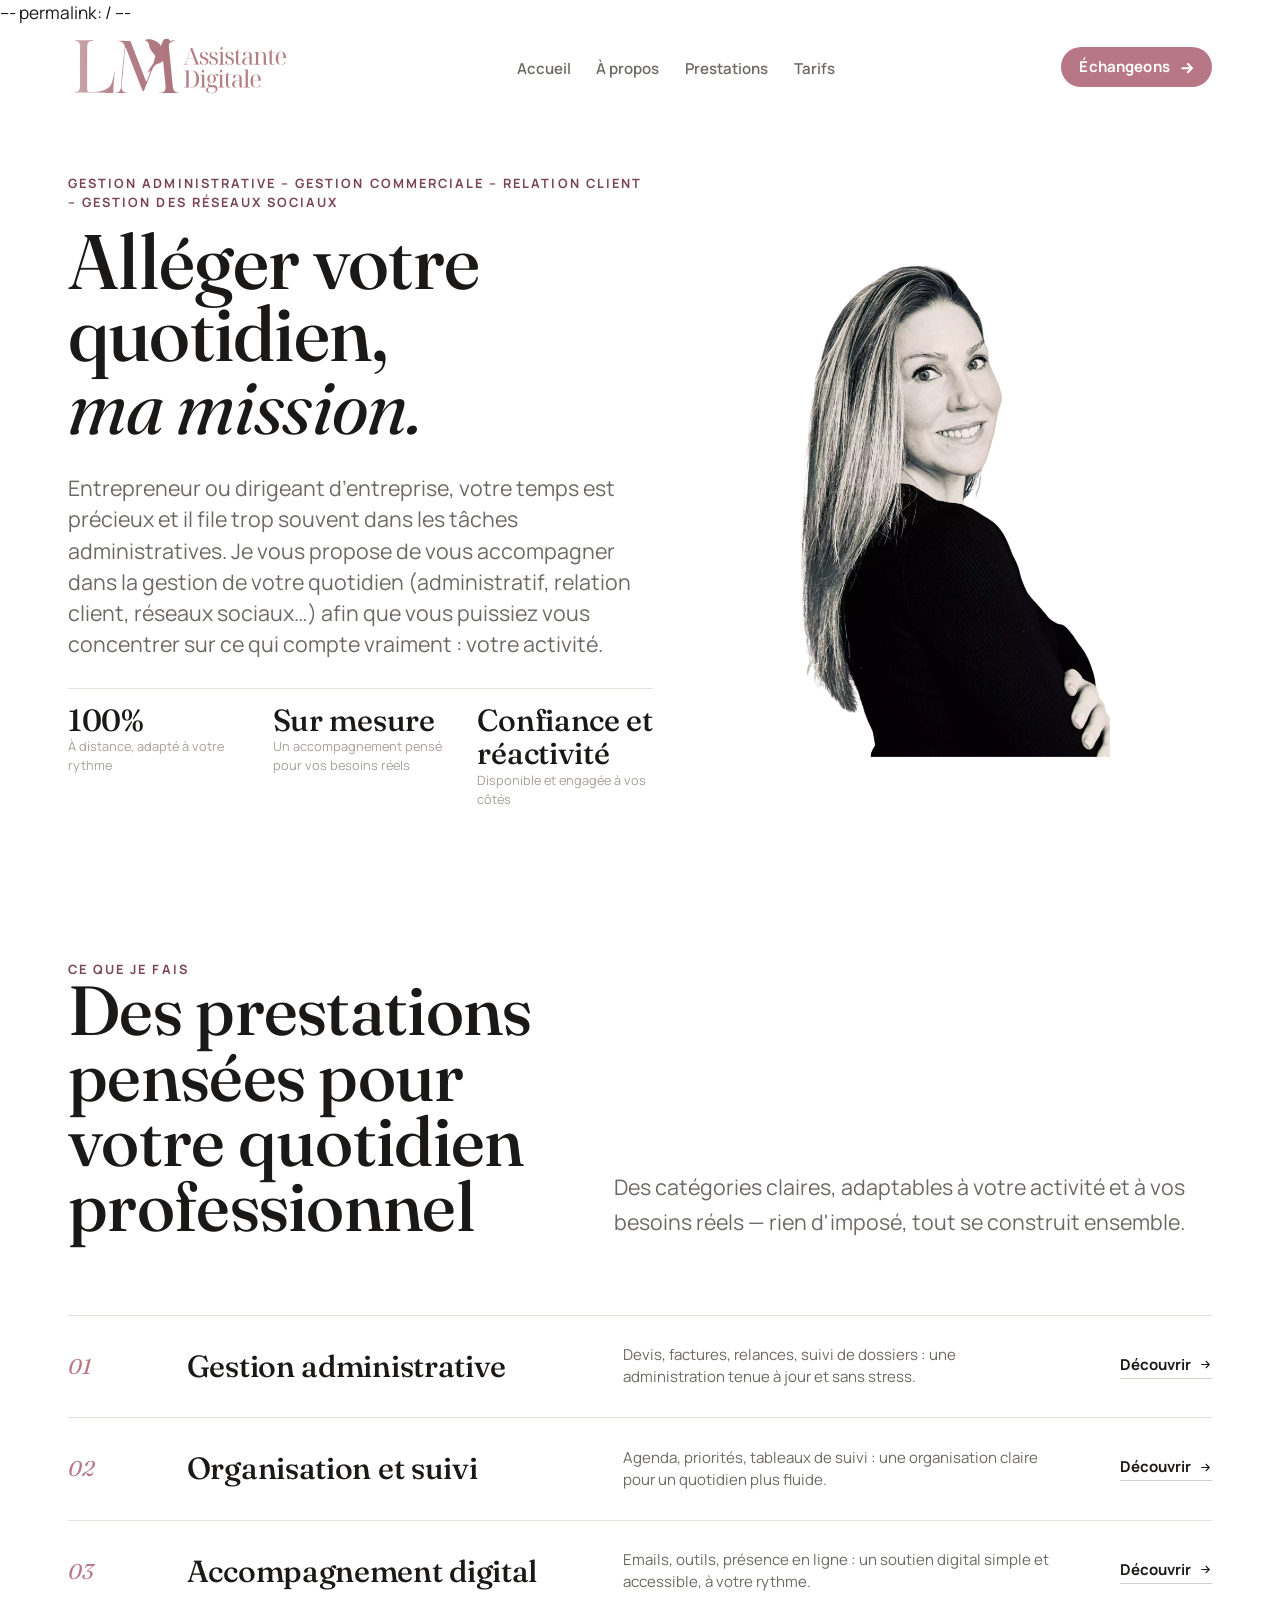
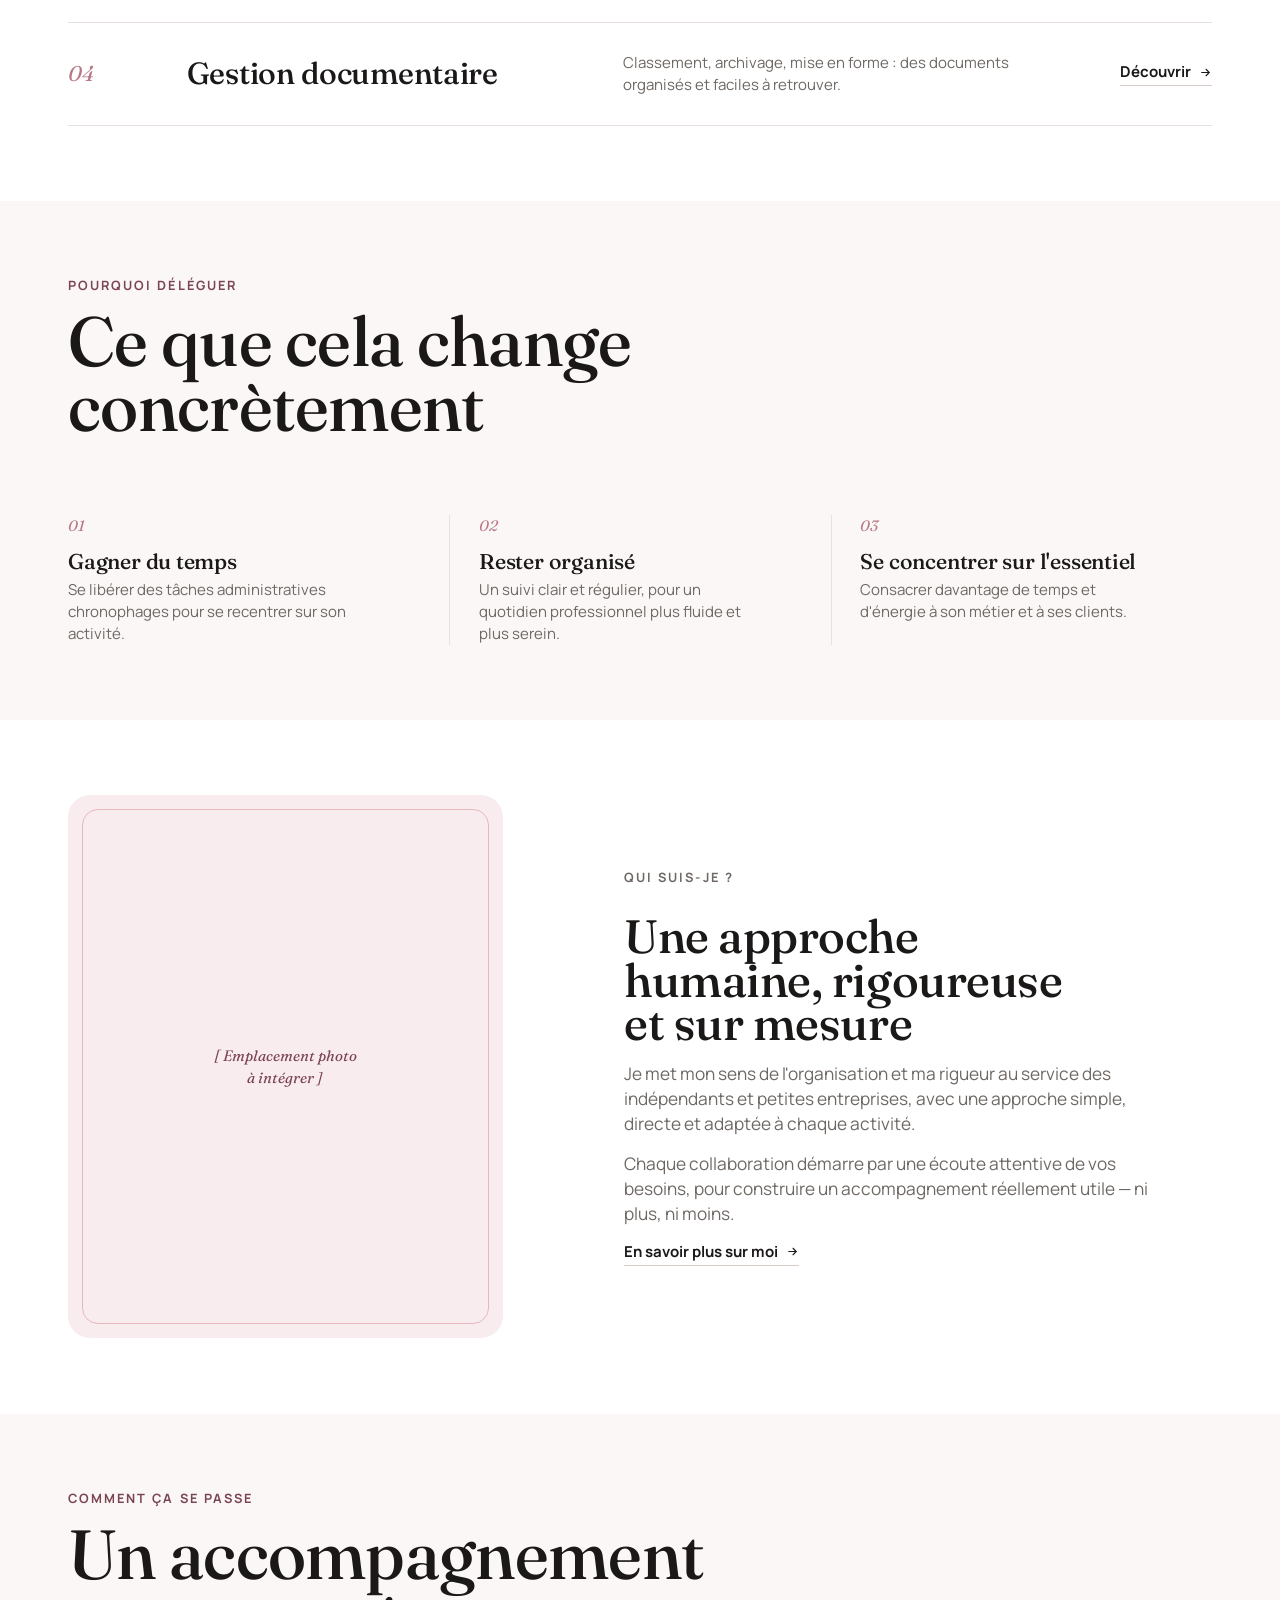
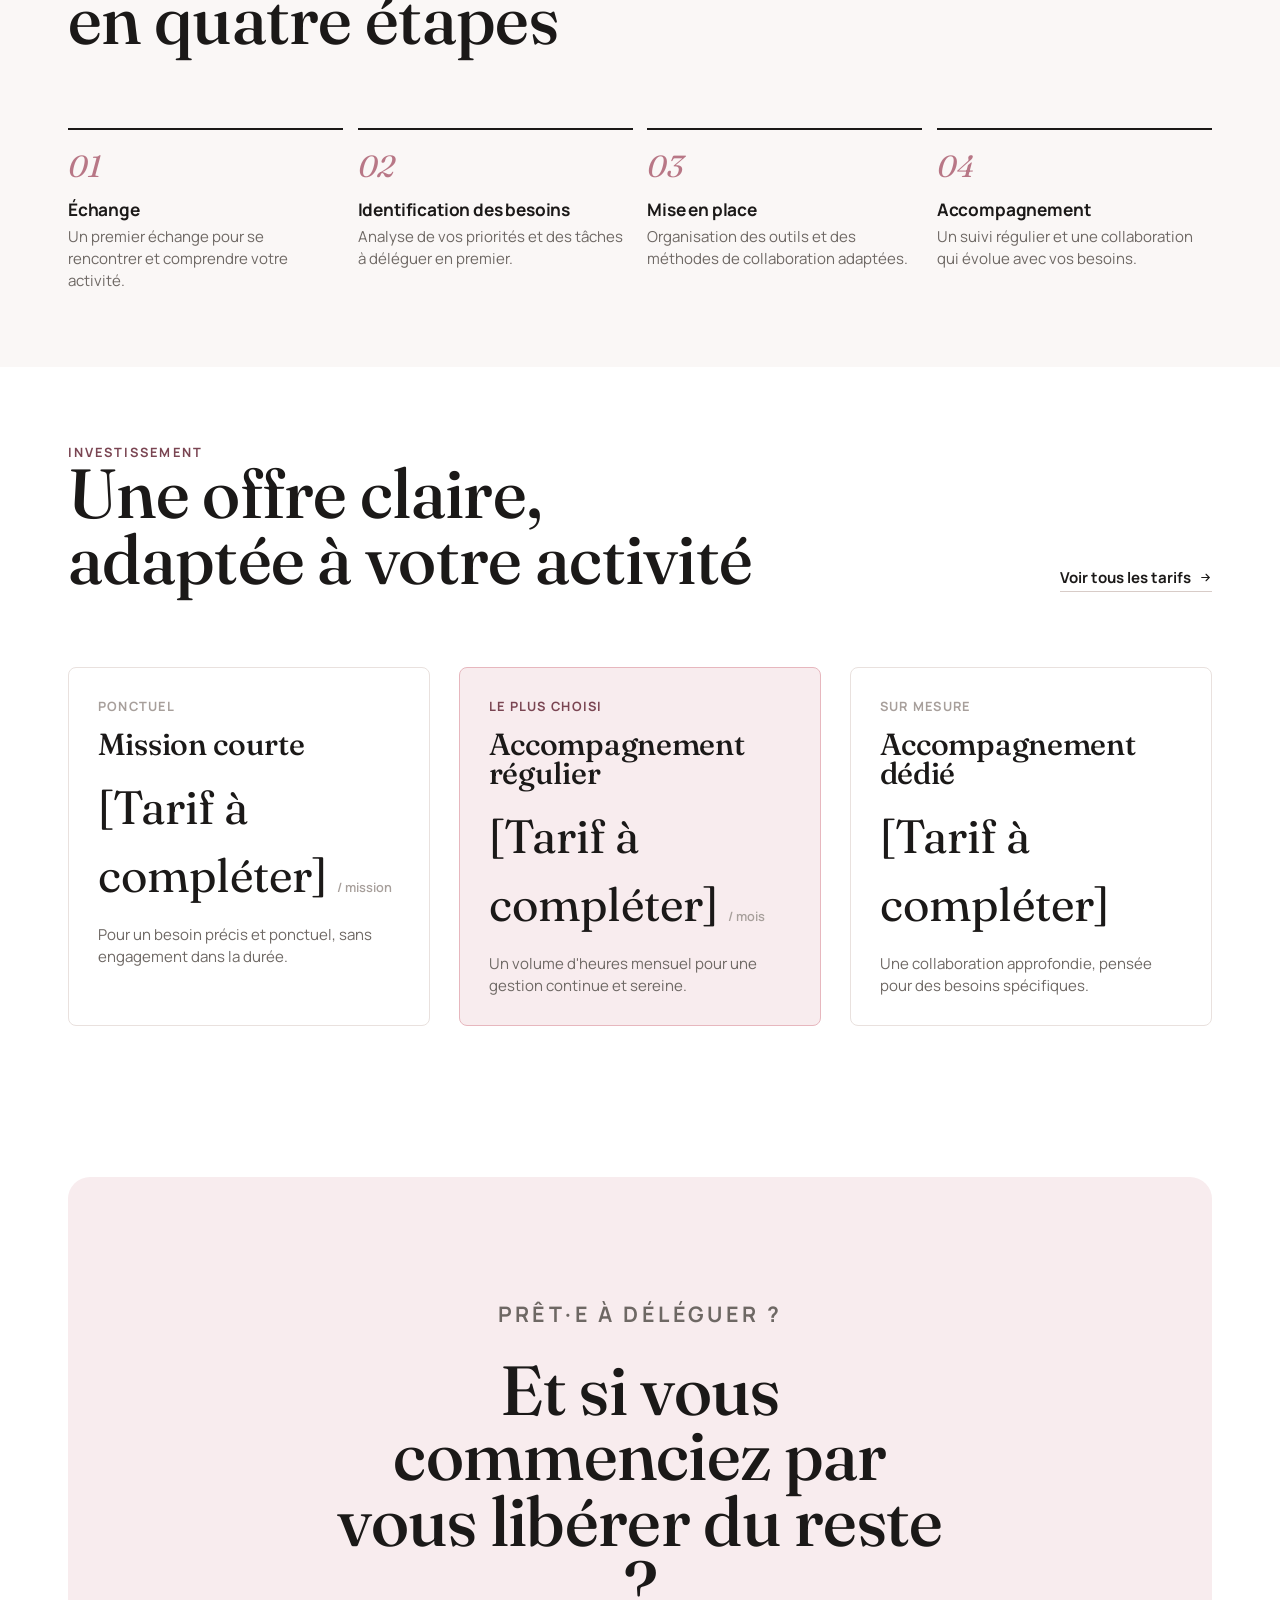
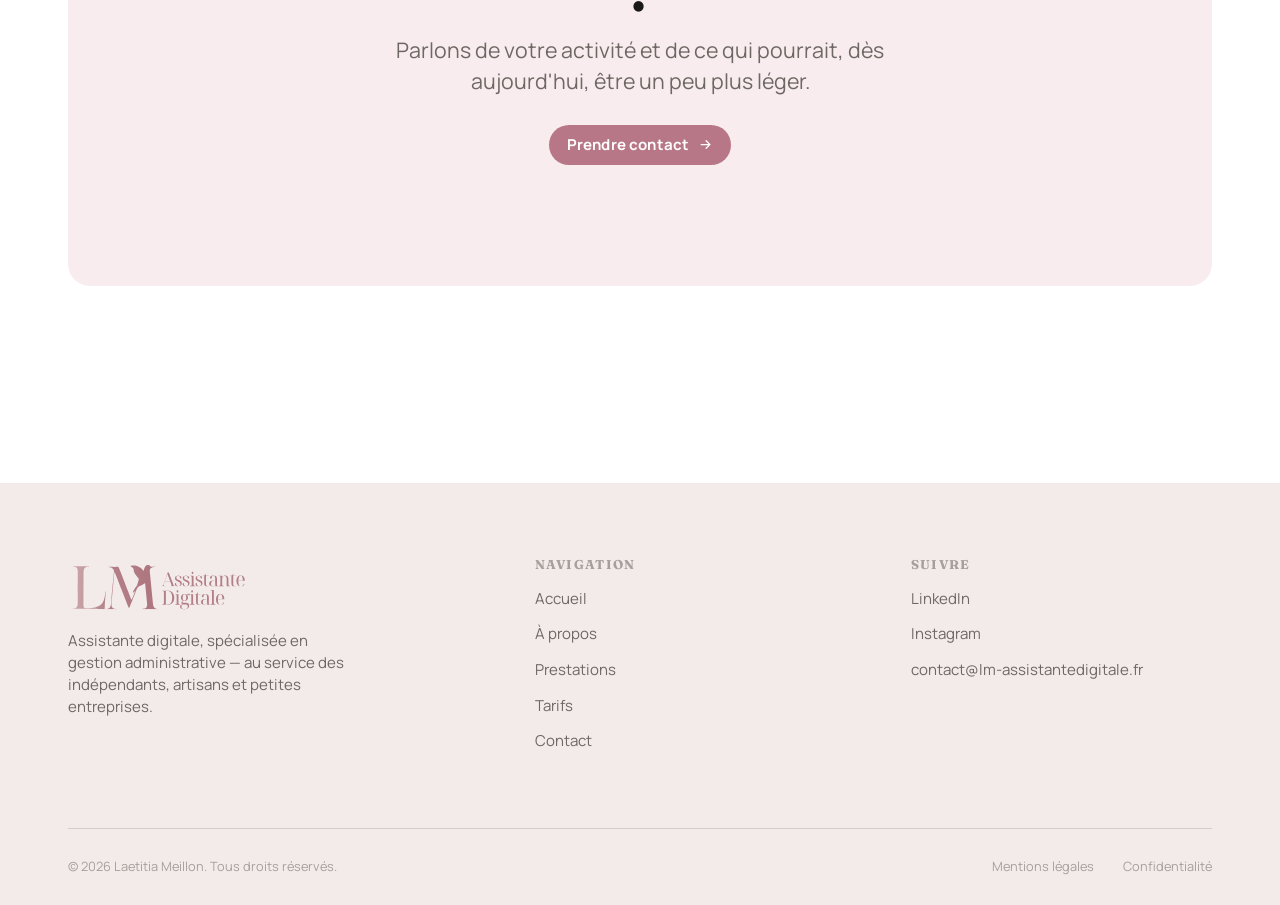
==== index.html @ 08525513 "Add files via upload" ====
---
permalink: /
---

<!DOCTYPE html>
<html lang="fr">

<head>
  <meta charset="UTF-8">
  <meta name="viewport" content="width=device-width, initial-scale=1.0">

  <title>LM — Assistante digitale</title>

  <meta name="description" content="Je suis LM, assistante digitale et experte en gestion administrative. J'accompagne les indépendants, artisans et petites entreprises dans la gestion de leur quotidien professionnel, pour leur permettre de se concentrer sur leur activité.">
  <meta name="keywords" content="LM assistante digitale, gestion administrative, gestion commerciale, relais client, community management, services aux indépendants, services aux petites entreprises, organisation professionnelle, accompagnement sur mesure, délégation de tâches administratives">
  <meta name="robots" content="index, follow">

  <meta property="og:title" content="LM — Assistante digitale & gestion administrative">
  <meta property="og:description" content="LM est une assistante digitale et experte en gestion administrative, dédiée aux indépendants, artisans et petites entreprises.">
  <meta property="og:image" content="https://lm-assistantedigitale.fr/pics/index.jpg">
  <meta property="og:url" content="https://lm-assistantedigitale.fr/">
  <meta property="og:type" content="website">
  
  <meta name="twitter:card" content="summary_large_image">
  <meta name="twitter:title" content="LM">
  <meta name="twitter:description" content="LM est une assistante digitale et experte en gestion administrative, dédiée aux indépendants, artisans et petites entreprises.">
  <meta name="twitter:image" content="https://lm-assistantedigitale.fr/pics/meta/index.jpg">
  <meta name="twitter:url" content="https://lm-assistantedigitale.fr/">

  <link rel="apple-touch-icon" sizes="180x180" href="/pics/meta/logo-1000.png">
  <meta name="apple-mobile-web-app-capable" content="yes">
  <meta name="apple-mobile-web-app-title" content="LM">
  <meta name="apple-mobile-web-app-status-bar-style" content="default">
  <link rel="apple-touch-startup-image" href="/pics/meta/logo-1500.png">
  
  <meta name="theme-color" content="#ffffff" media="(prefers-color-scheme: light)">
  <meta name="theme-color" content="#000000" media="(prefers-color-scheme: dark)">
  
  <link rel="icon" type="image/png" href="/favicon.png"">
  <link rel="stylesheet" href="/style.css">
</head>

<body>
<a class="skip-link" href="#main">Aller au contenu</a>

<header class="site-header">
  <div class="container site-header__inner">
    <a href="/" class="brand" aria-label="LM — Accueil">
      <img src="/pics/logo.svg" alt="Logo LM">
    </a>
    <nav class="main-nav" aria-label="Navigation principale">
      <ul>
        <li><a href="/">Accueil</a></li>
        <li><a href="/a-propos">À propos</a></li>
        <li><a href="/prestations">Prestations</a></li>
        <li><a href="/tarifs">Tarifs</a></li>
      </ul>
    </nav>
    <div class="header-actions">
      <a href="/contact" class="btn btn--primary">
        Échangeons
        <svg viewBox="0 0 22 22" fill="none" stroke="currentColor" stroke-width="3" stroke-linecap="round"><path d="M5 12h14M13 6l6 6-6 6"/></svg>
      </a>
      <button class="hamburger" aria-label="Ouvrir le menu" aria-expanded="false" aria-controls="mobile-menu">
        <span></span><span></span><span></span>
      </button>
    </div>
  </div>
</header>

<nav id="mobile-menu" class="mobile-menu" aria-label="Navigation mobile">
  <ul>
    <li><a href="/">Accueil</a></li>
    <li><a href="/a-propos">À propos</a></li>
    <li><a href="/prestations">Prestations</a></li>
    <li><a href="/tarifs">Tarifs</a></li>
  </ul>
  <div class="mobile-menu__footer">
    <a href="/contact" class="btn btn--primary">Échangeons</a>
    <span style="font-size:var(--fs-sm); color:var(--ink-soft);">contact@lm-assistantedigitale.fr</span>
  </div>
</nav>

<main id="main">

  <!-- HERO -->
  <section class="hero">
    <div class="container hero__grid">
      <div class="hero__content">
        <p class="eyebrow hero__eyebrow">Gestion administrative – Gestion commerciale – Relation client – Gestion des réseaux sociaux</p>
        <h1>Alléger votre quotidien, <br><span class="italic-serif">ma mission.</span></h1>
        <p class="hero__lede">Entrepreneur ou dirigeant d’entreprise, votre temps est précieux et il file trop souvent dans les tâches administratives. Je vous propose de vous accompagner dans la gestion de votre quotidien (administratif, relation client, réseaux sociaux…) afin que vous puissiez vous concentrer sur ce qui compte vraiment : votre activité.</p>
        <div class="hero__meta">
          <div><strong>100%</strong>À distance, adapté à votre rythme</div>
          <div><strong>Sur mesure</strong>Un accompagnement pensé pour vos besoins réels</div>
          <div><strong>Confiance et réactivité</strong>Disponible et engagée à vos côtés</div>
        </div>
      </div>
      <div class="hero__visual" aria-hidden="true">
        <img src="/pics/portraits/index.webp" alt="Photo d'illustration" />
      </div>
    </div>
  </section>

  <!-- PRESTATIONS -->
  <section class="section" id="prestations">
    <div class="container">
      <div class="section__head section__head--row reveal">
        <div>
          <p class="eyebrow">Ce que je fais</p>
          <h2 class="section__title">Des prestations pensées pour votre quotidien professionnel</h2>
        </div>
        <p class="lede">Des catégories claires, adaptables à votre activité et à vos besoins réels — rien d'imposé, tout se construit ensemble.</p>
      </div>

      <div class="service-list reveal">
        <div class="service-row">
          <span class="service-row__num">01</span>
          <h3 class="service-row__title">Gestion administrative</h3>
          <p class="service-row__desc">Devis, factures, relances, suivi de dossiers : une administration tenue à jour et sans stress.</p>
          <a href="/prestations" class="text-link">Découvrir <svg viewBox="0 0 24 24" fill="none" stroke="currentColor" stroke-width="2" stroke-linecap="round"><path d="M5 12h14M13 6l6 6-6 6"/></svg></a>
        </div>
        <div class="service-row">
          <span class="service-row__num">02</span>
          <h3 class="service-row__title">Organisation et suivi</h3>
          <p class="service-row__desc">Agenda, priorités, tableaux de suivi : une organisation claire pour un quotidien plus fluide.</p>
          <a href="/prestations" class="text-link">Découvrir <svg viewBox="0 0 24 24" fill="none" stroke="currentColor" stroke-width="2" stroke-linecap="round"><path d="M5 12h14M13 6l6 6-6 6"/></svg></a>
        </div>
        <div class="service-row">
          <span class="service-row__num">03</span>
          <h3 class="service-row__title">Accompagnement digital</h3>
          <p class="service-row__desc">Emails, outils, présence en ligne : un soutien digital simple et accessible, à votre rythme.</p>
          <a href="/prestations" class="text-link">Découvrir <svg viewBox="0 0 24 24" fill="none" stroke="currentColor" stroke-width="2" stroke-linecap="round"><path d="M5 12h14M13 6l6 6-6 6"/></svg></a>
        </div>
        <div class="service-row">
          <span class="service-row__num">04</span>
          <h3 class="service-row__title">Gestion documentaire</h3>
          <p class="service-row__desc">Classement, archivage, mise en forme : des documents organisés et faciles à retrouver.</p>
          <a href="/prestations" class="text-link">Découvrir <svg viewBox="0 0 24 24" fill="none" stroke="currentColor" stroke-width="2" stroke-linecap="round"><path d="M5 12h14M13 6l6 6-6 6"/></svg></a>
        </div>
      </div>
    </div>
  </section>
  
  <!-- POURQUOI DÉLÉGUER -->
  <section class="section section--soft">
    <div class="container">
      <div class="section__head reveal">
        <p class="eyebrow">Pourquoi déléguer</p>
        <h2 class="section__title">Ce que cela change concrètement</h2>
      </div>
      <div class="benefits reveal">
        <div class="benefit">
          <span class="benefit__index">01</span>
          <h3>Gagner du temps</h3>
          <p>Se libérer des tâches administratives chronophages pour se recentrer sur son activité.</p>
        </div>
        <div class="benefit">
          <span class="benefit__index">02</span>
          <h3>Rester organisé</h3>
          <p>Un suivi clair et régulier, pour un quotidien professionnel plus fluide et plus serein.</p>
        </div>
        <div class="benefit">
          <span class="benefit__index">03</span>
          <h3>Se concentrer sur l'essentiel</h3>
          <p>Consacrer davantage de temps et d'énergie à son métier et à ses clients.</p>
        </div>
      </div>
    </div>
  </section>
 
  <!-- À PROPOS PREVIEW -->
  <section class="section">
    <div class="container about-preview">
      <div class="about-preview__frame reveal">
        <span>[ Emplacement photo<br>à intégrer ]</span>
      </div>
      <div class="about-preview__body reveal">
        <p class="eyebrow">Qui suis-je ?</p>
        <h2 class="section__title section__title--md" style="margin-top:var(--space-xs); margin-bottom:var(--space-sm);">Une approche humaine, rigoureuse et sur mesure</h2>
        <p>Je met mon sens de l'organisation et ma rigueur au service des indépendants et petites entreprises, avec une approche simple, directe et adaptée à chaque activité.</p>
        <p>Chaque collaboration démarre par une écoute attentive de vos besoins, pour construire un accompagnement réellement utile — ni plus, ni moins.</p>
        <div style="margin-top:var(--space-sm);">
          <a href="/a-propos" class="text-link">En savoir plus sur moi <svg viewBox="0 0 24 24" fill="none" stroke="currentColor" stroke-width="2" stroke-linecap="round"><path d="M5 12h14M13 6l6 6-6 6"/></svg></a>
        </div>
      </div>
    </div>
  </section>

  <!-- PROCESSUS -->
  <section class="section section--soft">
    <div class="container">
      <div class="section__head reveal">
        <p class="eyebrow">Comment ça se passe</p>
        <h2 class="section__title">Un accompagnement en quatre étapes</h2>
      </div>
      <div class="process reveal">
        <div class="process-step">
          <span class="process-step__num">01</span>
          <h3>Échange</h3>
          <p>Un premier échange pour se rencontrer et comprendre votre activité.</p>
        </div>
        <div class="process-step">
          <span class="process-step__num">02</span>
          <h3>Identification des besoins</h3>
          <p>Analyse de vos priorités et des tâches à déléguer en premier.</p>
        </div>
        <div class="process-step">
          <span class="process-step__num">03</span>
          <h3>Mise en place</h3>
          <p>Organisation des outils et des méthodes de collaboration adaptées.</p>
        </div>
        <div class="process-step">
          <span class="process-step__num">04</span>
          <h3>Accompagnement</h3>
          <p>Un suivi régulier et une collaboration qui évolue avec vos besoins.</p>
        </div>
      </div>
    </div>
  </section>

  <!-- TARIFS PREVIEW -->
  <section class="section">
    <div class="container">
      <div class="section__head section__head--row reveal">
        <div>
          <p class="eyebrow">Investissement</p>
          <h2 class="section__title">Une offre claire, adaptée à votre activité</h2>
        </div>
        <a href="/tarifs" class="text-link">Voir tous les tarifs <svg viewBox="0 0 24 24" fill="none" stroke="currentColor" stroke-width="2" stroke-linecap="round"><path d="M5 12h14M13 6l6 6-6 6"/></svg></a>
      </div>
      <div class="pricing-grid reveal">
        <div class="pricing-card">
          <span class="pricing-card__label">Ponctuel</span>
          <h3>Mission courte</h3>
          <p class="pricing-card__price">[Tarif à compléter] <small>/ mission</small></p>
          <p style="color:var(--ink-soft); font-size:var(--fs-sm);">Pour un besoin précis et ponctuel, sans engagement dans la durée.</p>
        </div>
        <div class="pricing-card pricing-card--highlight">
          <span class="pricing-card__label">Le plus choisi</span>
          <h3>Accompagnement régulier</h3>
          <p class="pricing-card__price">[Tarif à compléter] <small>/ mois</small></p>
          <p style="color:var(--ink-soft); font-size:var(--fs-sm);">Un volume d'heures mensuel pour une gestion continue et sereine.</p>
        </div>
        <div class="pricing-card">
          <span class="pricing-card__label">Sur mesure</span>
          <h3>Accompagnement dédié</h3>
          <p class="pricing-card__price">[Tarif à compléter]</p>
          <p style="color:var(--ink-soft); font-size:var(--fs-sm);">Une collaboration approfondie, pensée pour des besoins spécifiques.</p>
        </div>
      </div>
    </div>
  </section>

  <!-- CTA FINAL -->
  <section class="section">
    <div class="container">
      <div class="cta-final reveal">
        <div class="cta-final__inner">
          <p class="eyebrow" style="justify-content:center;">Prêt·e à déléguer ?</p>
          <h2>Et si vous commenciez par vous libérer du reste ?</h2>
          <p>Parlons de votre activité et de ce qui pourrait, dès aujourd'hui, être un peu plus léger.</p>
          <a href="/contact" class="btn btn--primary">
            Prendre contact
            <svg viewBox="0 0 24 24" fill="none" stroke="currentColor" stroke-width="2" stroke-linecap="round"><path d="M5 12h14M13 6l6 6-6 6"/></svg>
          </a>
        </div>
      </div>
    </div>
  </section>

</main>

<footer class="site-footer">
  <div class="container">
    <div class="footer-top">
      <div class="footer-brand">
        <img src="/pics/logo.svg" alt="Logo LM">
        <p>Assistante digitale, spécialisée en gestion administrative — au service des indépendants, artisans et petites entreprises.</p>
      </div>
      <div class="footer-col">
        <h4>Navigation</h4>
        <ul>
          <li><a href="/">Accueil</a></li>
          <li><a href="/a-propos">À propos</a></li>
          <li><a href="/prestations">Prestations</a></li>
          <li><a href="/tarifs">Tarifs</a></li>
          <li><a href="/contact">Contact</a></li>
        </ul>
      </div>
      <div class="footer-col">
        <h4>Suivre</h4>
        <ul>
          <li><a href="https://linkedin.com/company/lm-assistante-digitale" target="_blank" rel="noopener">LinkedIn</a></li>
          <li><a href="https://www.instagram.com/lm_assistantedigitale" target="_blank" rel="noopener">Instagram</a></li>
          <li><a href="mailto:contact@lm-assistantedigitale.fr">contact@lm-assistantedigitale.fr</a></li>
        </ul>
      </div>
    </div>
    <div class="footer-bottom">
      <span>© 2026 Laetitia Meillon. Tous droits réservés.</span>
      <div class="footer-bottom__links">
        <a href="/mentions-legales">Mentions légales</a>
        <a href="/mentions-legales#confidentialite">Confidentialité</a>
      </div>
    </div>
  </div>
</footer>

<script src="/script.js"></script>
</body>
</html>
---- style.css ----
@import url('https://fonts.googleapis.com/css2?family=Fraunces:opsz,wght@9..144,300;9..144,400;9..144,500;9..144,600&family=Fraunces:ital,opsz,wght@1,9..144,400;1,9..144,500&family=Manrope:wght@400;500;600;700;800&display=swap');

/* ---------------------------------------------------------
   TOKENS
   --------------------------------------------------------- */
:root{
  /* Couleurs */
  --bg:            #FFFFFF;
  --bg-soft:       #FAF7F6;
  --bg-deep:       #F3EBE9;
  --ink:           #1B1918;
  --ink-soft:      #6E6864;
  --ink-faint:     #A79F9B;
  --line:          #E9E1DE;
  --line-strong:   #D8CCC8;
  --accent:        #E7B7BE;
  --accent-deep:   #B87786;
  --accent-soft:   #F8ECEE;
  --accent-ink:    #7A4552;
  --white:         #FFFFFF;

  /* Typo */
  --font-display: 'Fraunces', Georgia, serif;
  --font-body: 'Manrope', -apple-system, BlinkMacSystemFont, 'Segoe UI', sans-serif;

  /* Échelle fluide */
  --fs-xs:   clamp(0.72rem, 0.69rem + 0.14vw, 0.8rem);
  --fs-sm:   clamp(0.9rem, 0.9rem + 0.18vw, 0.94rem);
  --fs-base: clamp(1rem, 0.96rem + 0.2vw, 1.08rem);
  --fs-md:   clamp(1.15rem, 1.08rem + 0.32vw, 1.35rem);
  --fs-lg:   clamp(1.5rem, 1.35rem + 0.7vw, 1.95rem);
  --fs-xl:   clamp(2.1rem, 1.8rem + 1.4vw, 3rem);
  --fs-xxl:  clamp(2.7rem, 2.1rem + 2.8vw, 4.6rem);
  --fs-hero: clamp(2.6rem, 1.7rem + 3.9vw, 5.1rem);

  /* Espacements */
  --space-3xs: 0.25rem;
  --space-2xs: 0.5rem;
  --space-xs:  0.85rem;
  --space-sm:  0.9rem;
  --space-md:  1.8rem;
  --space-lg:  clamp(3rem, 2.3rem + 3vw, 5.5rem);
  --space-xl:  clamp(4.5rem, 3.2rem + 5.5vw, 9rem);
  --space-2xl: clamp(6rem, 4rem + 8vw, 12rem);

  /* Structure */
  --max-w: 1240px;
  --max-w-narrow: 760px;
  --radius-sm: 3px;
  --radius-md: 8px;
  --radius-lg: 22px;
  --ease: cubic-bezier(0.22, 1, 0.36, 1);
  --header-h: 84px;
}

/* ---------------------------------------------------------
   RESET & BASE
   --------------------------------------------------------- */
*, *::before, *::after{ box-sizing: border-box; }
html{ scroll-behavior: smooth; }
@media (prefers-reduced-motion: reduce){
  html{ scroll-behavior: auto; }
  *, *::before, *::after{
    animation-duration: 0.001ms !important;
    animation-iteration-count: 1 !important;
    transition-duration: 0.001ms !important;
    scroll-behavior: auto !important;
  }
}

body{
  margin: 0;
  font-family: var(--font-body);
  font-size: var(--fs-base);
  color: var(--ink);
  background: var(--bg);
  line-height: 1.46;
  -webkit-font-smoothing: antialiased;
  text-rendering: optimizeLegibility;
}

img{ max-width: 100%; display: block; }
svg{ display: block; }

h1,h2,h3,h4{
  font-family: var(--font-display);
  font-weight: 500;
  line-height: 0.94;
  letter-spacing: -0.01em;
  margin: 0;
  color: var(--ink);
}

p{ margin: 0; }

a{ color: inherit; text-decoration: none; }

ul{ list-style: none; margin: 0; padding: 0; }

button{
  font-family: inherit;
  cursor: pointer;
  border: none;
  background: none;
  color: inherit;
}

input, textarea{
  font-family: inherit;
  font-size: var(--fs-base);
  color: var(--ink);
}

:focus-visible{
  outline: 2px solid var(--accent-deep);
  outline-offset: 3px;
  border-radius: 2px;
}

.container{
  max-width: var(--max-w);
  margin: 0 auto;
  padding: 0 clamp(1.25rem, 4vw, 3rem);
}

.container--narrow{
  max-width: var(--max-w-narrow);
}

section{ position: relative; }

.visually-hidden{
  position: absolute;
  width: 1px; height: 1px;
  padding: 0; margin: -1px;
  overflow: hidden;
  clip: rect(0,0,0,0);
  white-space: nowrap;
  border: 0;
}

.skip-link{
  position: absolute;
  left: -999px;
  top: 0;
  background: var(--ink);
  color: var(--white);
  padding: 0.8em 1.4em;
  z-index: 200;
  border-radius: 0 0 6px 0;
}
.skip-link:focus{ left: 0; }

/* ---------------------------------------------------------
   TYPE UTILITIES
   --------------------------------------------------------- */
.eyebrow{
  display: inline-flex;
  align-items: center;
  gap: 0.6em;
  font-family: var(--font-body);
  font-size: var(--fs-xs);
  font-weight: 700;
  letter-spacing: 0.16em;
  text-transform: uppercase;
  color: var(--accent-ink);
}

.lede{
  font-size: var(--fs-md);
  color: var(--ink-soft);
  line-height: 1.65;
  max-width: 46ch;
}

.italic-serif{
  font-family: var(--font-display);
  font-style: italic;
  font-weight: 400;
}

.text-accent{ color: var(--accent-deep); }

/* ---------------------------------------------------------
   BUTTONS
   --------------------------------------------------------- */
.btn{
  display: inline-flex;
  align-items: center;
  gap: 0.6em;
  font-family: var(--font-body);
  font-weight: 700;
  font-size: var(--fs-sm);
  letter-spacing: 0.01em;
  padding: 0.6em 1.2em;
  border-radius: 999px;
  transition: transform 0.45s var(--ease), background 0.35s var(--ease), color 0.35s var(--ease), border-color .35s var(--ease);
  white-space: nowrap;
}
.btn svg{ width: 15px; height: 15px; transition: transform 0.4s var(--ease); }

.btn--primary{
  background: var(--accent-deep);
  color: var(--white);
  border: 1px solid var(accent-deep);
}

.btn--primary:hover{
  background: var(--accent-deep);
  border-color: var(--accent-deep);
}

.btn--primary:hover svg{ transform: translateX(3px); }

.btn--ghost{
  background: transparent;
  color: var(--ink);
  border: 1px solid var(--line-strong);
}
.btn--ghost:hover{
  border-color: var(--ink);
}

.btn--light{
  background: var(--white);
  color: var(--ink);
  border: 1px solid transparent;
}

.btn--light:hover{
  transform: translateY(-2px);
  background: var(--accent-soft);
}

.btn--sm{ padding: 0.7em 1.3em; font-size: var(--fs-xs); }

.text-link{
  display: inline-flex;
  align-items: center;
  gap: 0.5em;
  font-weight: 700;
  font-size: var(--fs-sm);
  padding-bottom: 2px;
  border-bottom: 1px solid var(--line-strong);
  transition: border-color .35s var(--ease), gap .35s var(--ease), color .35s var(--ease);
}
.text-link svg{ width: 13px; height: 13px; transition: transform .35s var(--ease); }
.text-link:hover{ border-color: var(--ink); gap: 0.75em; }
.text-link:hover svg{ transform: translateX(2px); }

/* ---------------------------------------------------------
   HEADER
   --------------------------------------------------------- */
.site-header{
  position: sticky;
  top: 0;
  z-index: 100;
  background: rgba(255,255,255,0.86);
  backdrop-filter: blur(14px);
  -webkit-backdrop-filter: blur(14px);
  border-bottom: 1px solid transparent;
  transition: border-color .4s var(--ease), box-shadow .4s var(--ease), background .4s var(--ease);
}
.site-header.is-scrolled{
  border-bottom-color: var(--line);
  box-shadow: 0 8px 36px -16px rgba(27,25,24,0.26);
}

.site-header__inner{
  display: flex;
  align-items: center;
  justify-content: space-between;
  height: var(--header-h);
  gap: var(--space-md);
}

.brand{ display: flex; align-items: center; }
.brand img, .brand svg{ height: 74px; width: auto; }

@media (max-width: 900px){
  .brand img, .brand svg{ height: 56px; width: auto; }
}

.main-nav{ display: none; }
.main-nav ul{ display: flex; align-items: center; gap: clamp(1.4rem, 2vw, 2.4rem); }
.main-nav a{
  font-size: var(--fs-sm);
  font-weight: 600;
  color: var(--ink-soft);
  position: relative;
  padding: 0.3em 0;
  transition: color .3s var(--ease);
}
.main-nav a::after{
  content: '';
  position: absolute;
  left: 0;
  bottom: -2px;
  width: 0;
  height: 2.2px;
  border-radius: 6px;
  background: var(--accent-deep);
  transition: width .35s var(--ease);
}
.main-nav a:hover,
.main-nav a[aria-current="page"]{ color: var(--ink); }
.main-nav a:hover::after,
.main-nav a[aria-current="page"]::after{ width: 100%; }

.header-actions{ display: flex; align-items: center; gap: var(--space-sm); }
.header-actions .btn{ display: none; }

.hamburger{
  display: flex;
  flex-direction: column;
  justify-content: center;
  gap: 5px;
  width: 34px; height: 34px;
  z-index: 200;
}
.hamburger span{
  display: block;
  width: 100%; height: 2.4px;
  border-radius: 4px;
  background: var(--ink);
  transition: transform .4s var(--ease), opacity .3s var(--ease);
}
.hamburger[aria-expanded="true"] span:nth-child(1){ transform: translateY(7.5px) rotate(45deg); }
.hamburger[aria-expanded="true"] span:nth-child(2){ opacity: 0; }
.hamburger[aria-expanded="true"] span:nth-child(3){ transform: translateY(-7.5px) rotate(-45deg); }

.mobile-menu{
  position: fixed;
  inset: 0;
  background: var(--bg);
  z-index: 10;
  display: flex;
  flex-direction: column;
  justify-content: center;
  padding: var(--space-md) clamp(1.5rem, 6vw, 3rem);
  transform: translateY(-100%);
  opacity: 0;
  visibility: hidden;
  transition: transform .55s var(--ease), opacity .45s var(--ease), visibility 0s linear .55s;
}
.mobile-menu.is-open{
  transform: translateY(0);
  opacity: 1;
  visibility: visible;
  transition: transform .55s var(--ease), opacity .45s var(--ease), visibility 0s;
}
.mobile-menu ul{ display: flex; flex-direction: column; gap: 0.3em; margin-bottom: var(--space-md); }
.mobile-menu a{
  font-family: var(--font-display);
  font-size: clamp(2rem, 8vw, 2.6rem);
  font-weight: 500;
  display: inline-block;
  padding: 0.2em 0.6em;
  color: var(--ink);
  opacity: 0;
  transform: translateY(14px);
  transition: opacity .5s var(--ease), transform .5s var(--ease), color .3s var(--ease);
}
.mobile-menu.is-open a{ opacity: 1; transform: translateY(0); }
.mobile-menu.is-open li:nth-child(1) a{ transition-delay: .20s; }
.mobile-menu.is-open li:nth-child(2) a{ transition-delay: .25s; }
.mobile-menu.is-open li:nth-child(3) a{ transition-delay: .30s; }
.mobile-menu.is-open li:nth-child(4) a{ transition-delay: .35s; }
.mobile-menu.is-open li:nth-child(5) a{ transition-delay: .40s; }
.mobile-menu a:hover{ color: var(--accent-deep); }
.mobile-menu__footer{
  margin-top: var(--space-lg);
  display: flex;
  flex-direction: column;
  gap: var(--space-sm);
  align-items: flex-start;
}

@media (min-width: 900px){
  .main-nav{ display: block; }
  .header-actions .btn{ display: inline-flex; }
  .hamburger{ display: none; }
}

/* ---------------------------------------------------------
   HERO — signature graphique "lignes organisées"
   --------------------------------------------------------- */
.hero{
  padding: clamp(2.5rem, 5vw, 4rem) 0 var(--space-lg);
}
.hero__grid{
  display: grid;
  grid-template-columns: 1fr;
  gap: var(--space-lg);
  align-items: center;
}
.hero__content{ max-width: 640px; }
.hero__eyebrow{ margin-bottom: var(--space-sm); }
.hero h1{
  font-size: var(--fs-hero);
  margin-bottom: var(--space-md);
}
.hero__lede{
  font-size: var(--fs-md);
  color: var(--ink-soft);
  max-width: 44ch;
  margin-bottom: var(--space-md);
}
.hero__actions{
  display: flex;
  flex-wrap: wrap;
  gap: var(--space-sm);
  align-items: center;
  margin-bottom: var(--space-md);
}
.hero__meta{
  display: flex;
  gap: var(--space-md);
  padding-top: var(--space-sm);
  border-top: 1px solid var(--line);
}
.hero__meta div{ font-size: var(--fs-xs); color: var(--ink-faint); max-width: 22ch; line-height: 1.5; }
.hero__meta strong{ display: block; font-family: var(--font-display); font-size: var(--fs-lg); color: var(--ink); font-weight: 500; letter-spacing: -0.01em; line-height: 1.1; }

.hero__visual{ position: relative; }
.hero__lines{ width: 100%; height: auto; }

@media (min-width: 980px){
  .hero__grid{ grid-template-columns: 1.05fr 0.95fr; gap: var(--space-md); }
}

/* ---------------------------------------------------------
   SECTION LAYOUT HELPERS
   --------------------------------------------------------- */
.section{ padding: var(--space-lg) 0; }
.section--soft{ background: var(--bg-soft); }
.section--deep{ background: var(--bg-deep); }
.section--tight{ padding: var(--space-lg) 0; }

.section__head{
  display: flex;
  flex-direction: column;
  gap: var(--space-sm);
  margin-bottom: var(--space-lg);
}
.section__head--row{
  flex-direction: column;
}
@media (min-width: 780px){
  .section__head--row{
    flex-direction: row;
    justify-content: space-between;
    align-items: flex-end;
  }
  .section__head--row .lede{ margin: 0; }
}
.section__title{ font-size: var(--fs-xxl); max-width: 16ch; }
.section__title--md{ font-size: var(--fs-xl); }

.divider{ height: 1px; background: var(--line); border: 0; margin: 0; }

/* ---------------------------------------------------------
   PRESTATIONS — liste éditoriale (pas de cartes lourdes)
   --------------------------------------------------------- */
.service-list{ border-top: 1px solid var(--line); }
.service-row{
  display: grid;
  grid-template-columns: 1fr;
  gap: var(--space-xs) var(--space-md);
  padding: var(--space-md) 0;
  border-bottom: 1px solid var(--line);
  transition: background .4s var(--ease);
}
@media (min-width: 780px){
  .service-row{
    grid-template-columns: 90px 1fr 1.15fr auto;
    align-items: center;
  }
}
.service-row__num{
  font-family: var(--font-display);
  font-style: italic;
  color: var(--accent-deep);
  font-size: var(--fs-md);
}
.service-row__title{
  font-family: var(--font-display);
  font-size: var(--fs-lg);
  font-weight: 500;
}
.service-row__desc{ color: var(--ink-soft); font-size: var(--fs-sm); max-width: 48ch; }
.service-row__link{ justify-self: start; }
@media (min-width: 780px){ .service-row__link{ justify-self: end; } }
.service-row:hover{ background: var(--bg-soft); }
@media (min-width: 780px){
  .service-row:hover{ padding-left: var(--space-sm); padding-right: var(--space-sm); margin: 0 calc(var(--space-sm) * -1); }
}

/* ---------------------------------------------------------
   POURQUOI DÉLÉGUER — composition éditoriale
   --------------------------------------------------------- */
.benefits{
  display: grid;
  grid-template-columns: 1fr;
  gap: 0;
}
@media (min-width: 780px){
  .benefits{ grid-template-columns: repeat(3, 1fr); }
}
.benefit{
  padding: var(--space-md) var(--space-sm);
  border-top: 1px solid var(--line);
  position: relative;
}
@media (min-width: 780px){
  .benefit{ border-left: 1px solid var(--line); border-top: none; padding: 0 var(--space-md); }
  .benefit:first-child{ border-left: none; padding-left: 0; }
}
.benefit__index{ font-family: var(--font-display); font-style: italic; color: var(--accent-deep); font-size: var(--fs-sm); display:block; margin-bottom: var(--space-sm); }
.benefit h3{ font-size: var(--fs-md); margin-bottom: var(--space-2xs); font-weight: 500; }
.benefit p{ color: var(--ink-soft); font-size: var(--fs-sm); max-width: 32ch; }

/* ---------------------------------------------------------
   À PROPOS PREVIEW
   --------------------------------------------------------- */
.about-preview{
  display: grid;
  grid-template-columns: 1fr;
  gap: var(--space-lg);
  align-items: center;
}
@media (min-width: 860px){
  .about-preview{ grid-template-columns: 0.85fr 1.15fr; gap: var(--space-xl); }
}
.about-preview__frame{
  aspect-ratio: 4/5;
  background: var(--accent-soft);
  border-radius: var(--radius-lg);
  display: flex;
  align-items: center;
  justify-content: center;
  overflow: hidden;
  position: relative;
}
.about-preview__frame::before{
  content: '';
  position: absolute; inset: 14px;
  border: 1px solid var(--accent);
  border-radius: calc(var(--radius-lg) - 6px);
}
.about-preview__frame span{
  font-family: var(--font-display);
  font-style: italic;
  color: var(--accent-ink);
  font-size: var(--fs-sm);
  text-align: center;
  padding: 0 2rem;
}
.about-preview__body p{ color: var(--ink-soft); margin-bottom: var(--space-sm); max-width: 50ch; }

/* ---------------------------------------------------------
   PROCESSUS
   --------------------------------------------------------- */
.process{
  display: grid;
  grid-template-columns: 1fr;
  gap: var(--space-md);
}
@media (min-width: 780px){
  .process{ grid-template-columns: repeat(4, 1fr); gap: var(--space-sm); }
}
.process-step{ padding-top: var(--space-sm); border-top: 2px solid var(--ink); }
.process-step__num{ font-family: var(--font-display); font-size: var(--fs-lg); font-style: italic; color: var(--accent-deep); display: block; margin-bottom: var(--space-xs); }
.process-step h3{ font-size: var(--fs-base); font-weight: 700; margin-bottom: var(--space-2xs); font-family: var(--font-body); }
.process-step p{ color: var(--ink-soft); font-size: var(--fs-sm); max-width: 30ch; }

/* ---------------------------------------------------------
   TARIFS PREVIEW / PAGE
   --------------------------------------------------------- */
.pricing-grid{
  display: grid;
  grid-template-columns: 1fr;
  gap: var(--space-md);
}
@media (min-width: 780px){
  .pricing-grid{ grid-template-columns: repeat(3, 1fr); }
}
.pricing-card{
  border: 1px solid var(--line);
  border-radius: var(--radius-md);
  padding: var(--space-md);
  display: flex;
  flex-direction: column;
  gap: var(--space-sm);
  transition: border-color .35s var(--ease), transform .35s var(--ease);
  background: var(--white);
}
.pricing-card:hover{ border-color: var(--line-strong); transform: translateY(-4px); }
.pricing-card--highlight{ border-color: var(--accent); background: var(--accent-soft); }
.pricing-card__label{ font-size: var(--fs-xs); font-weight: 700; letter-spacing: .1em; text-transform: uppercase; color: var(--ink-faint); }
.pricing-card--highlight .pricing-card__label{ color: var(--accent-ink); }
.pricing-card h3{ font-size: var(--fs-lg); font-weight: 500; }
.pricing-card__price{ font-family: var(--font-display); font-size: var(--fs-xl); color: var(--ink); }
.pricing-card__price small{ font-family: var(--font-body); font-size: var(--fs-xs); color: var(--ink-faint); font-weight: 600; }
.pricing-card ul{ display: flex; flex-direction: column; gap: 0.6em; margin: var(--space-2xs) 0; }
.pricing-card li{ font-size: var(--fs-sm); color: var(--ink-soft); display: flex; gap: 0.6em; align-items: flex-start; }
.pricing-card li::before{ content: ''; width: 5px; height: 5px; border-radius: 50%; background: var(--accent-deep); margin-top: 0.55em; flex-shrink: 0; }
.pricing-note{
  margin-top: var(--space-md);
  font-size: var(--fs-sm);
  color: var(--ink-soft);
  border-left: 2px solid var(--accent);
  padding-left: var(--space-sm);
  max-width: 60ch;
}

/* ---------------------------------------------------------
   CTA FINAL
   --------------------------------------------------------- */
.cta-final{
  background: var(--accent-soft);
  border-radius: var(--radius-lg);
  padding: var(--space-xl) clamp(1.5rem, 6vw, 5rem);
  text-align: center;
  margin: 0 auto;
  position: relative;
  overflow: hidden;
}
.cta-final__inner{ position: relative; z-index: 2; max-width: 640px; margin: 0 auto; }
.cta-final h2{ font-size: var(--fs-xxl); margin-bottom: var(--space-sm); }
.cta-final p{ color: var(--ink-soft); font-size: var(--fs-md); margin-bottom: var(--space-md); max-width: 46ch; margin-left:auto; margin-right:auto; }
.cta-final .btn{ margin: 0 auto; }

/* ---------------------------------------------------------
   PAGE HERO (pages secondaires)
   --------------------------------------------------------- */
.page-hero{ padding: clamp(2.5rem,5vw,3.5rem) 0 var(--space-lg); border-bottom: 1px solid var(--line); }
.page-hero h1{ font-size: var(--fs-xxl); max-width: 18ch; margin-top: var(--space-sm); }
.page-hero .lede{ margin-top: var(--space-sm); font-size: var(--fs-md); }

/* ---------------------------------------------------------
   À PROPOS — page complète
   --------------------------------------------------------- */
.values-grid{
  display: grid;
  grid-template-columns: 1fr;
  gap: var(--space-md);
}
@media (min-width: 780px){ .values-grid{ grid-template-columns: repeat(2, 1fr); gap: var(--space-lg) var(--space-md); } }
.value-item{ border-top: 1px solid var(--line); padding-top: var(--space-sm); }
.value-item h3{ font-size: var(--fs-md); font-weight: 500; margin-bottom: var(--space-2xs); }
.value-item p{ color: var(--ink-soft); font-size: var(--fs-sm); max-width: 40ch; }

/* ---------------------------------------------------------
   PRESTATIONS — page détaillée
   --------------------------------------------------------- */
.service-detail{
  padding: var(--space-lg) 0;
  border-bottom: 1px solid var(--line);
  display: grid;
  grid-template-columns: 1fr;
  gap: var(--space-md);
}
@media (min-width: 860px){
  .service-detail{ grid-template-columns: 320px 1fr; gap: var(--space-xl); }
}
.service-detail__head{ display:flex; flex-direction:column; gap: var(--space-2xs); }
.service-detail__num{ font-family: var(--font-display); font-style: italic; color: var(--accent-deep); font-size: var(--fs-md); }
.service-detail h2{ font-size: var(--fs-xl); }
.service-detail__body{ display: grid; gap: var(--space-md); grid-template-columns: 1fr; }
@media (min-width: 620px){ .service-detail__body{ grid-template-columns: 1fr 1fr; } }
.service-detail__col h4{
  font-family: var(--font-body); font-size: var(--fs-xs); font-weight: 700;
  text-transform: uppercase; letter-spacing: .08em; color: var(--ink-faint); margin-bottom: var(--space-xs);
}
.service-detail__col ul{ display: flex; flex-direction: column; gap: 0.55em; }
.service-detail__col li{ font-size: var(--fs-sm); color: var(--ink-soft); padding-left: 1.1em; position: relative; }
.service-detail__col li::before{ content:'—'; position:absolute; left:0; color: var(--accent-deep); }
.service-detail__benefit{
  margin-top: var(--space-xs);
  font-size: var(--fs-sm);
  color: var(--ink);
  background: var(--accent-soft);
  padding: var(--space-xs) var(--space-sm);
  border-radius: var(--radius-md);
}

/* ---------------------------------------------------------
   CONTACT — formulaire
   --------------------------------------------------------- */
.contact-layout{
  display: grid;
  grid-template-columns: 1fr;
  gap: var(--space-xl);
}
@media (min-width: 940px){
  .contact-layout{ grid-template-columns: 1fr 1.15fr; }
}
.contact-info{ display: flex; flex-direction: column; gap: var(--space-lg); }
.contact-info__block h3{
  font-size: var(--fs-xs); font-weight: 700; text-transform: uppercase; letter-spacing: .1em;
  color: var(--ink-faint); margin-bottom: var(--space-xs);
}
.contact-info__block a, .contact-info__block p{ font-size: var(--fs-md); font-family: var(--font-display); }
.contact-info__socials{ display:flex; gap: var(--space-sm); margin-top: var(--space-xs); }
.contact-info__socials a{
  font-family: var(--font-body); font-size: var(--fs-xs); font-weight: 700;
  border: 1px solid var(--line-strong); padding: 0.5em 1em; border-radius: 999px;
  transition: border-color .3s, background .3s;
}
.contact-info__socials a:hover{ border-color: var(--ink); background: var(--bg-soft); }

.form-grid{ display: grid; grid-template-columns: 1fr; gap: var(--space-sm); }
@media (min-width: 560px){ .form-grid--split{ grid-template-columns: 1fr 1fr; } }
.field{ display: flex; flex-direction: column; gap: 0.5em; }
.field label{ font-size: var(--fs-xs); font-weight: 700; text-transform: uppercase; letter-spacing: .06em; color: var(--ink-soft); }
.field input, .field textarea, .field select{
  border: 1px solid var(--line-strong);
  border-radius: var(--radius-sm);
  padding: 0.9em 1em;
  background: var(--white);
  transition: border-color .3s var(--ease), box-shadow .3s var(--ease);
}
.field input:focus, .field textarea:focus, .field select:focus{
  border-color: var(--accent-deep);
  box-shadow: 0 0 0 3px var(--accent-soft);
  outline: none;
}
.field textarea{ resize: vertical; min-height: 130px; }
.field__error{
  font-size: var(--fs-xs); color: #A6414F; min-height: 1.2em; display:block;
}
.field.has-error input, .field.has-error textarea{ border-color: #A6414F; }
.form-status{
  font-size: var(--fs-sm);
  padding: 0.9em 1.1em;
  border-radius: var(--radius-sm);
  display: none;
}
.form-status.is-visible{ display: block; }
.form-status--success{ background: var(--accent-soft); color: var(--accent-ink); }
.form-status--error{ background: #FBEAEA; color: #A6414F; }

/* ---------------------------------------------------------
   FOOTER
   --------------------------------------------------------- */
.site-footer{
  background: var(--bg-deep);
  padding: var(--space-lg) 0 var(--space-md);
  margin-top: var(--space-xl);
}
.footer-top{
  display: grid;
  grid-template-columns: 1fr;
  gap: var(--space-lg);
  padding-bottom: var(--space-lg);
}
@media (min-width: 780px){
  .footer-top{ grid-template-columns: 1.3fr 1fr 1fr; }
}
.footer-brand img{ height: 60px; margin-bottom: 12px; }
.footer-brand p{ color: var(--ink-soft); font-size: var(--fs-sm); max-width: 32ch; }
.footer-col h4{ font-size: var(--fs-xs); font-weight: 700; text-transform: uppercase; letter-spacing: .1em; color: var(--ink-faint); margin-bottom: var(--space-sm); }
.footer-col ul{ display: flex; flex-direction: column; gap: 0.6em; }
.footer-col a{ font-size: var(--fs-sm); color: var(--ink-soft); transition: color .3s; }
.footer-col a:hover{ color: var(--ink); }
.footer-bottom{
  padding-top: var(--space-md);
  border-top: 1px solid var(--line-strong);
  display: flex;
  flex-direction: column;
  gap: var(--space-sm);
  font-size: var(--fs-xs);
  color: var(--ink-faint);
}
@media (min-width: 700px){
  .footer-bottom{ flex-direction: row; justify-content: space-between; align-items: center; }
}
.footer-bottom__links{ display: flex; gap: var(--space-md); }
.footer-bottom__links a{ color: var(--ink-faint); transition: color .3s; }
.footer-bottom__links a:hover{ color: var(--ink); }

/* ---------------------------------------------------------
   MENTIONS LÉGALES
   --------------------------------------------------------- */
.legal-content{ display: flex; flex-direction: column; gap: var(--space-lg); max-width: 74ch; }
.legal-block h2{ font-size: var(--fs-lg); margin-bottom: var(--space-xs); }
.legal-block p, .legal-block li{ color: var(--ink-soft); font-size: var(--fs-sm); line-height: 1.75; }
.legal-block li{ padding-left: 1em; position: relative; }
.legal-block li::before{ content:'—'; position:absolute; left:0; color: var(--accent-deep); }
.legal-block ul{ display:flex; flex-direction:column; gap:0.4em; margin-top: var(--space-2xs); }

/* ---------------------------------------------------------
   SCROLL REVEAL
   --------------------------------------------------------- */
.reveal{
  opacity: 0;
  transform: translateY(28px);
  transition: opacity 0.9s var(--ease), transform 0.9s var(--ease);
}
.reveal.is-visible{ opacity: 1; transform: translateY(0); }
@media (prefers-reduced-motion: reduce){
  .reveal{ opacity: 1; transform: none; transition: none; }
}

/* stagger helper */
.reveal-group > *{ transition-delay: calc(var(--i, 0) * 70ms); }
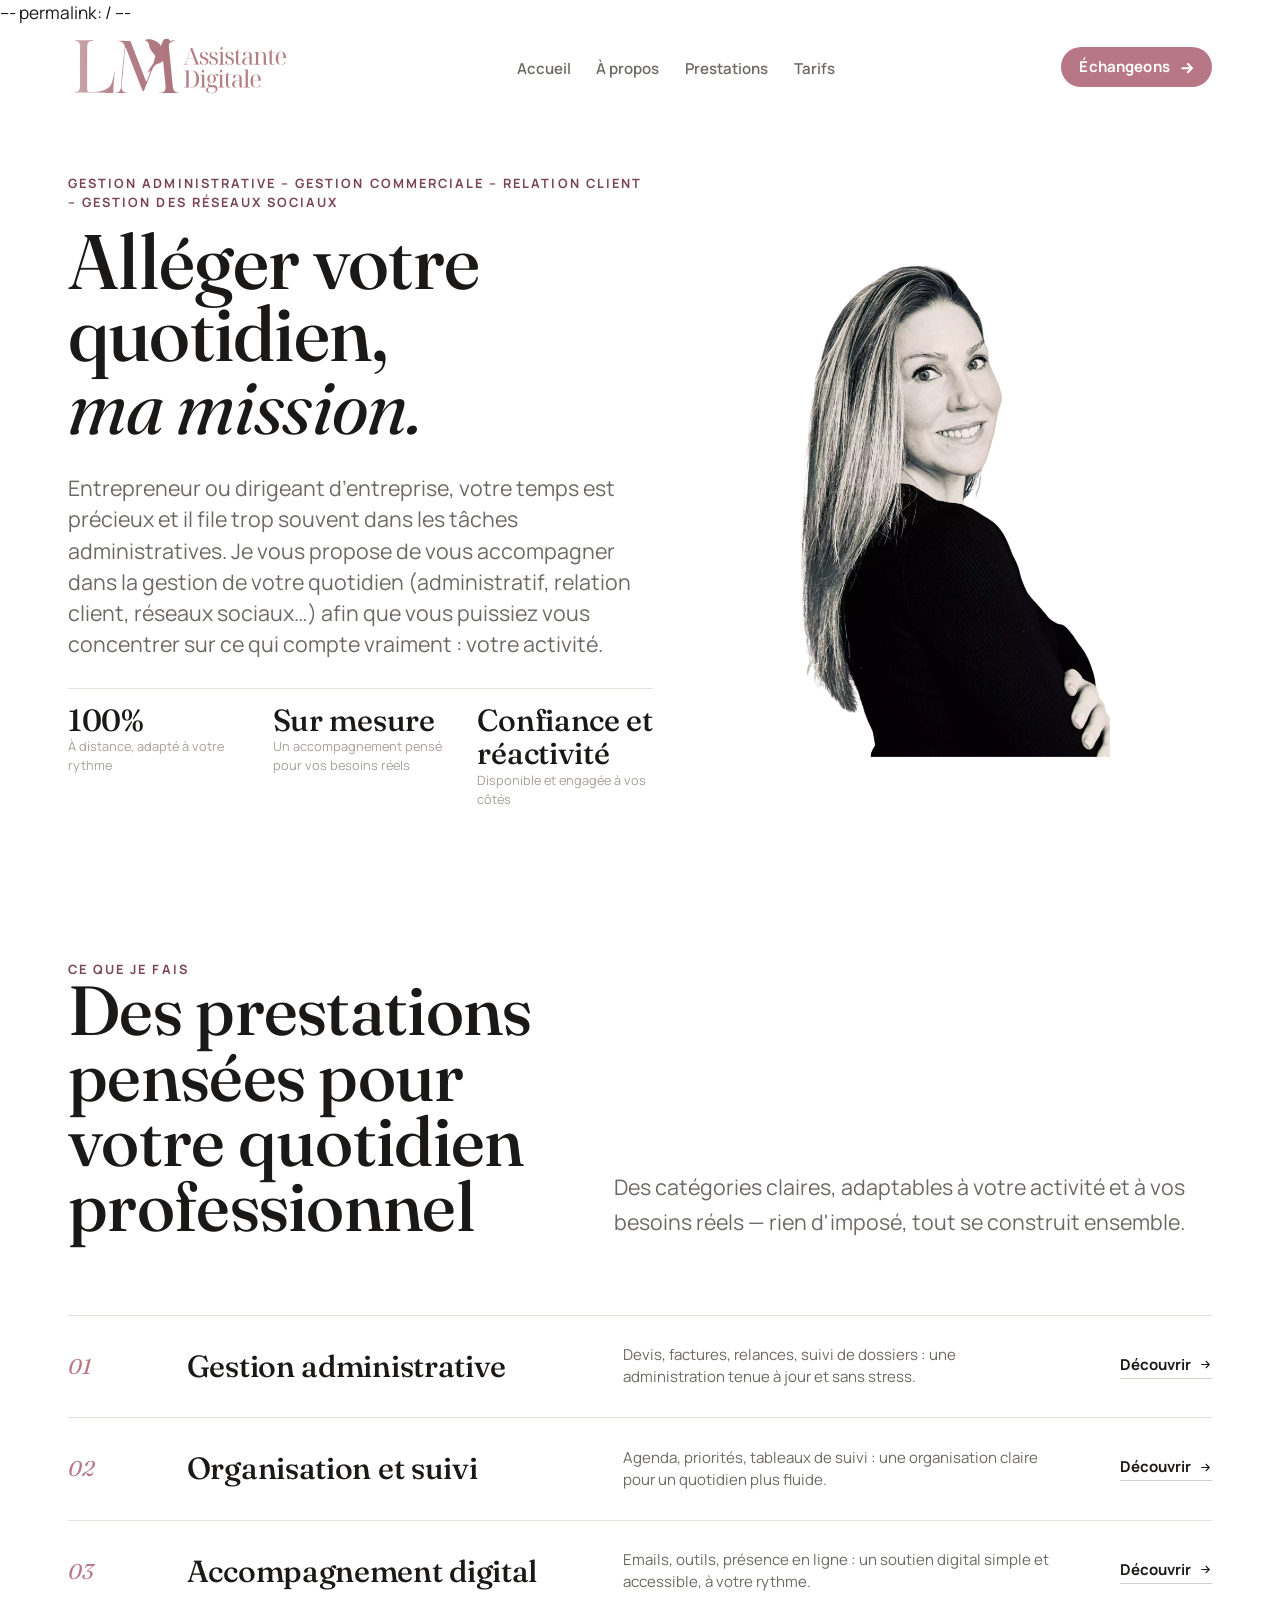
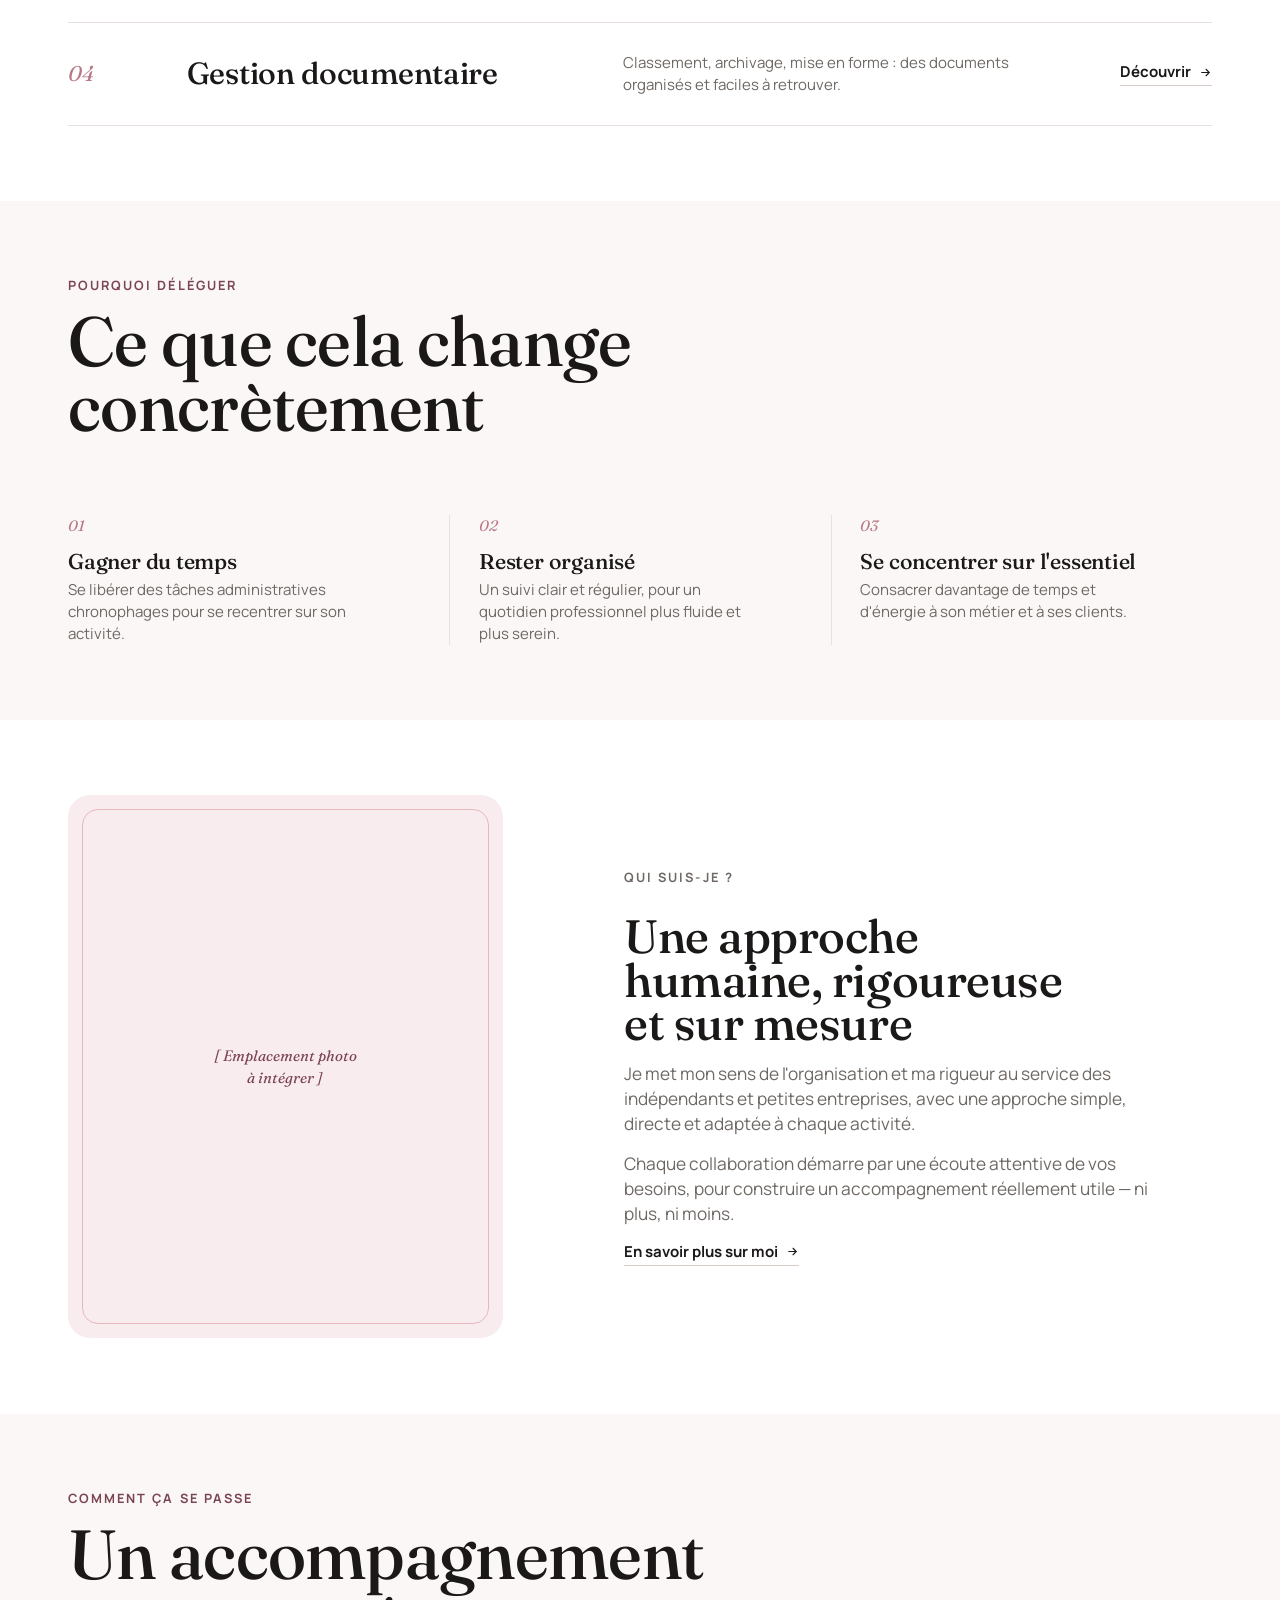
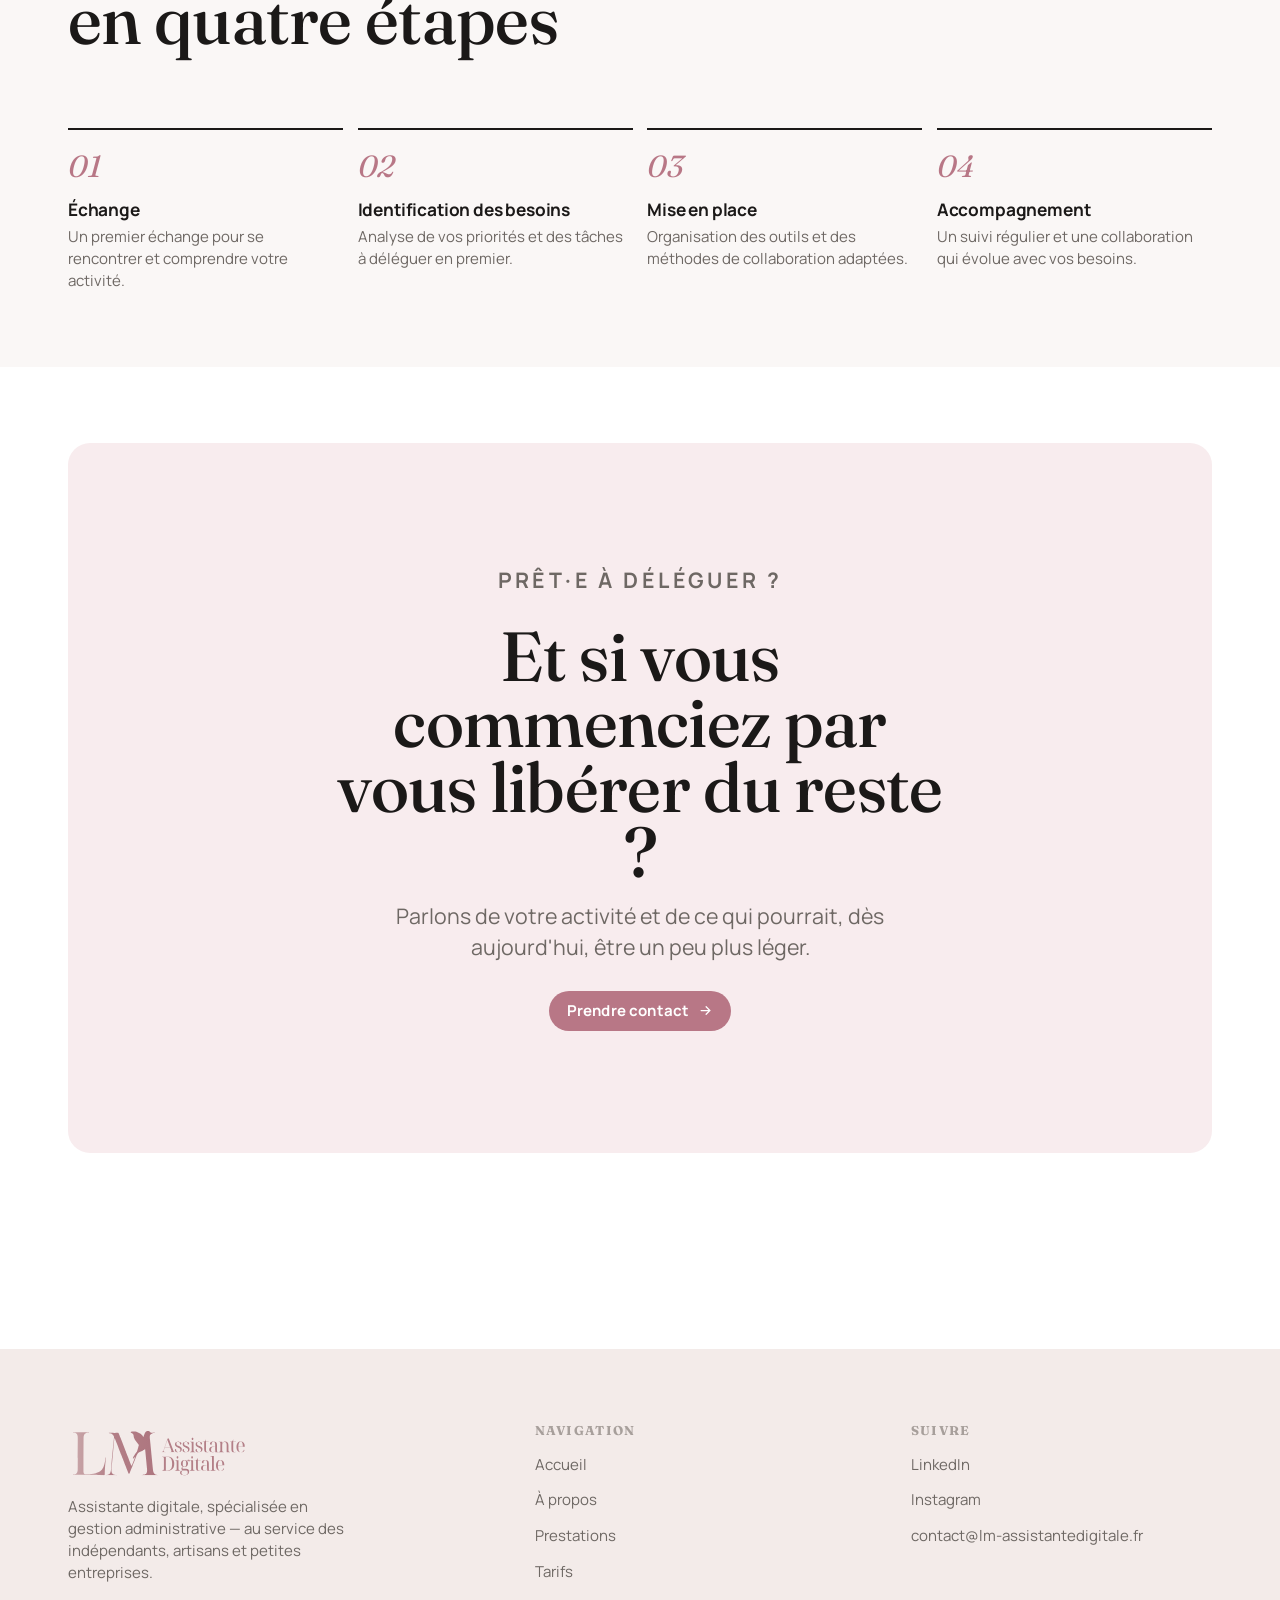
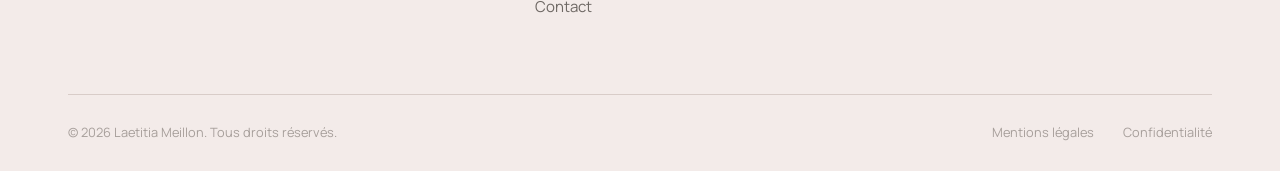
==== commit 641eb96e: "Add files via upload" ====
--- a/index.html
+++ b/index.html
@@ -219,39 +219,6 @@
     </div>
   </section>
 
-  <!-- TARIFS PREVIEW -->
-  <section class="section">
-    <div class="container">
-      <div class="section__head section__head--row reveal">
-        <div>
-          <p class="eyebrow">Investissement</p>
-          <h2 class="section__title">Une offre claire, adaptée à votre activité</h2>
-        </div>
-        <a href="/tarifs" class="text-link">Voir tous les tarifs <svg viewBox="0 0 24 24" fill="none" stroke="currentColor" stroke-width="2" stroke-linecap="round"><path d="M5 12h14M13 6l6 6-6 6"/></svg></a>
-      </div>
-      <div class="pricing-grid reveal">
-        <div class="pricing-card">
-          <span class="pricing-card__label">Ponctuel</span>
-          <h3>Mission courte</h3>
-          <p class="pricing-card__price">[Tarif à compléter] <small>/ mission</small></p>
-          <p style="color:var(--ink-soft); font-size:var(--fs-sm);">Pour un besoin précis et ponctuel, sans engagement dans la durée.</p>
-        </div>
-        <div class="pricing-card pricing-card--highlight">
-          <span class="pricing-card__label">Le plus choisi</span>
-          <h3>Accompagnement régulier</h3>
-          <p class="pricing-card__price">[Tarif à compléter] <small>/ mois</small></p>
-          <p style="color:var(--ink-soft); font-size:var(--fs-sm);">Un volume d'heures mensuel pour une gestion continue et sereine.</p>
-        </div>
-        <div class="pricing-card">
-          <span class="pricing-card__label">Sur mesure</span>
-          <h3>Accompagnement dédié</h3>
-          <p class="pricing-card__price">[Tarif à compléter]</p>
-          <p style="color:var(--ink-soft); font-size:var(--fs-sm);">Une collaboration approfondie, pensée pour des besoins spécifiques.</p>
-        </div>
-      </div>
-    </div>
-  </section>
-
   <!-- CTA FINAL -->
   <section class="section">
     <div class="container">
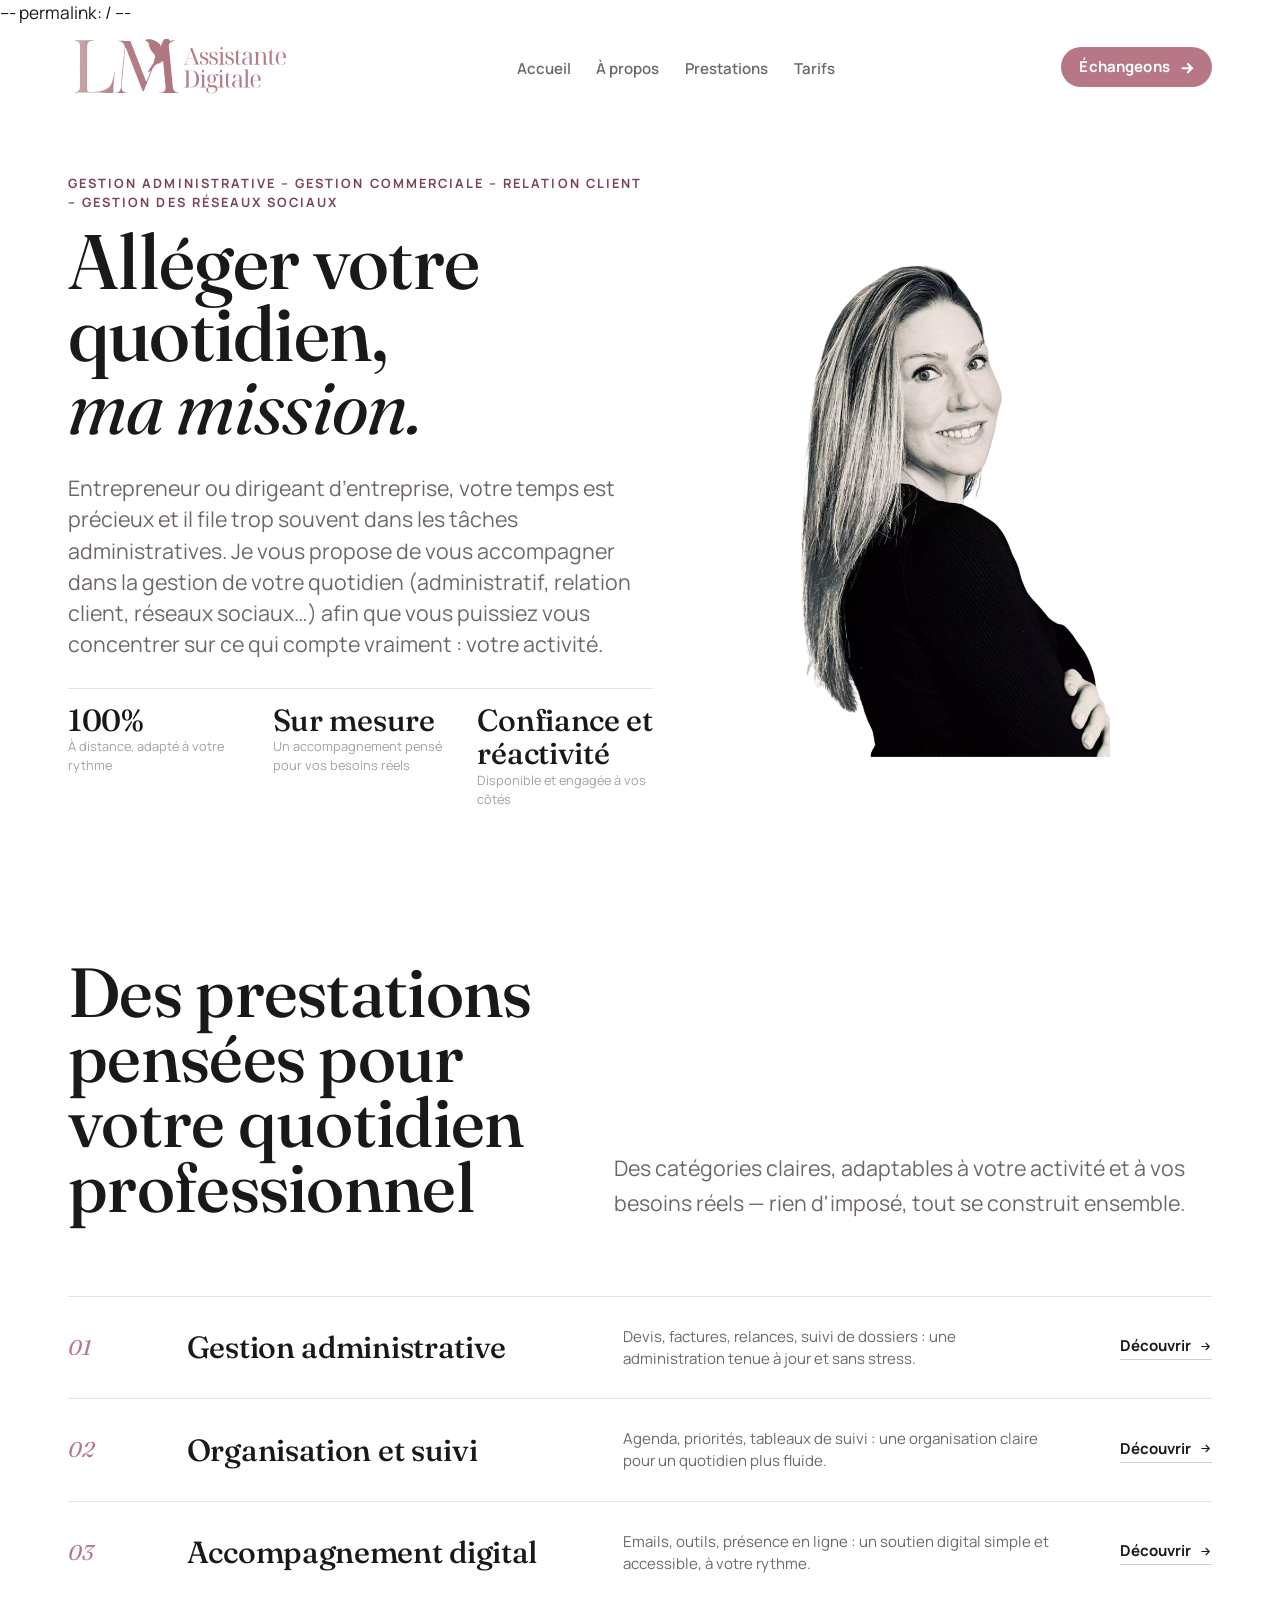
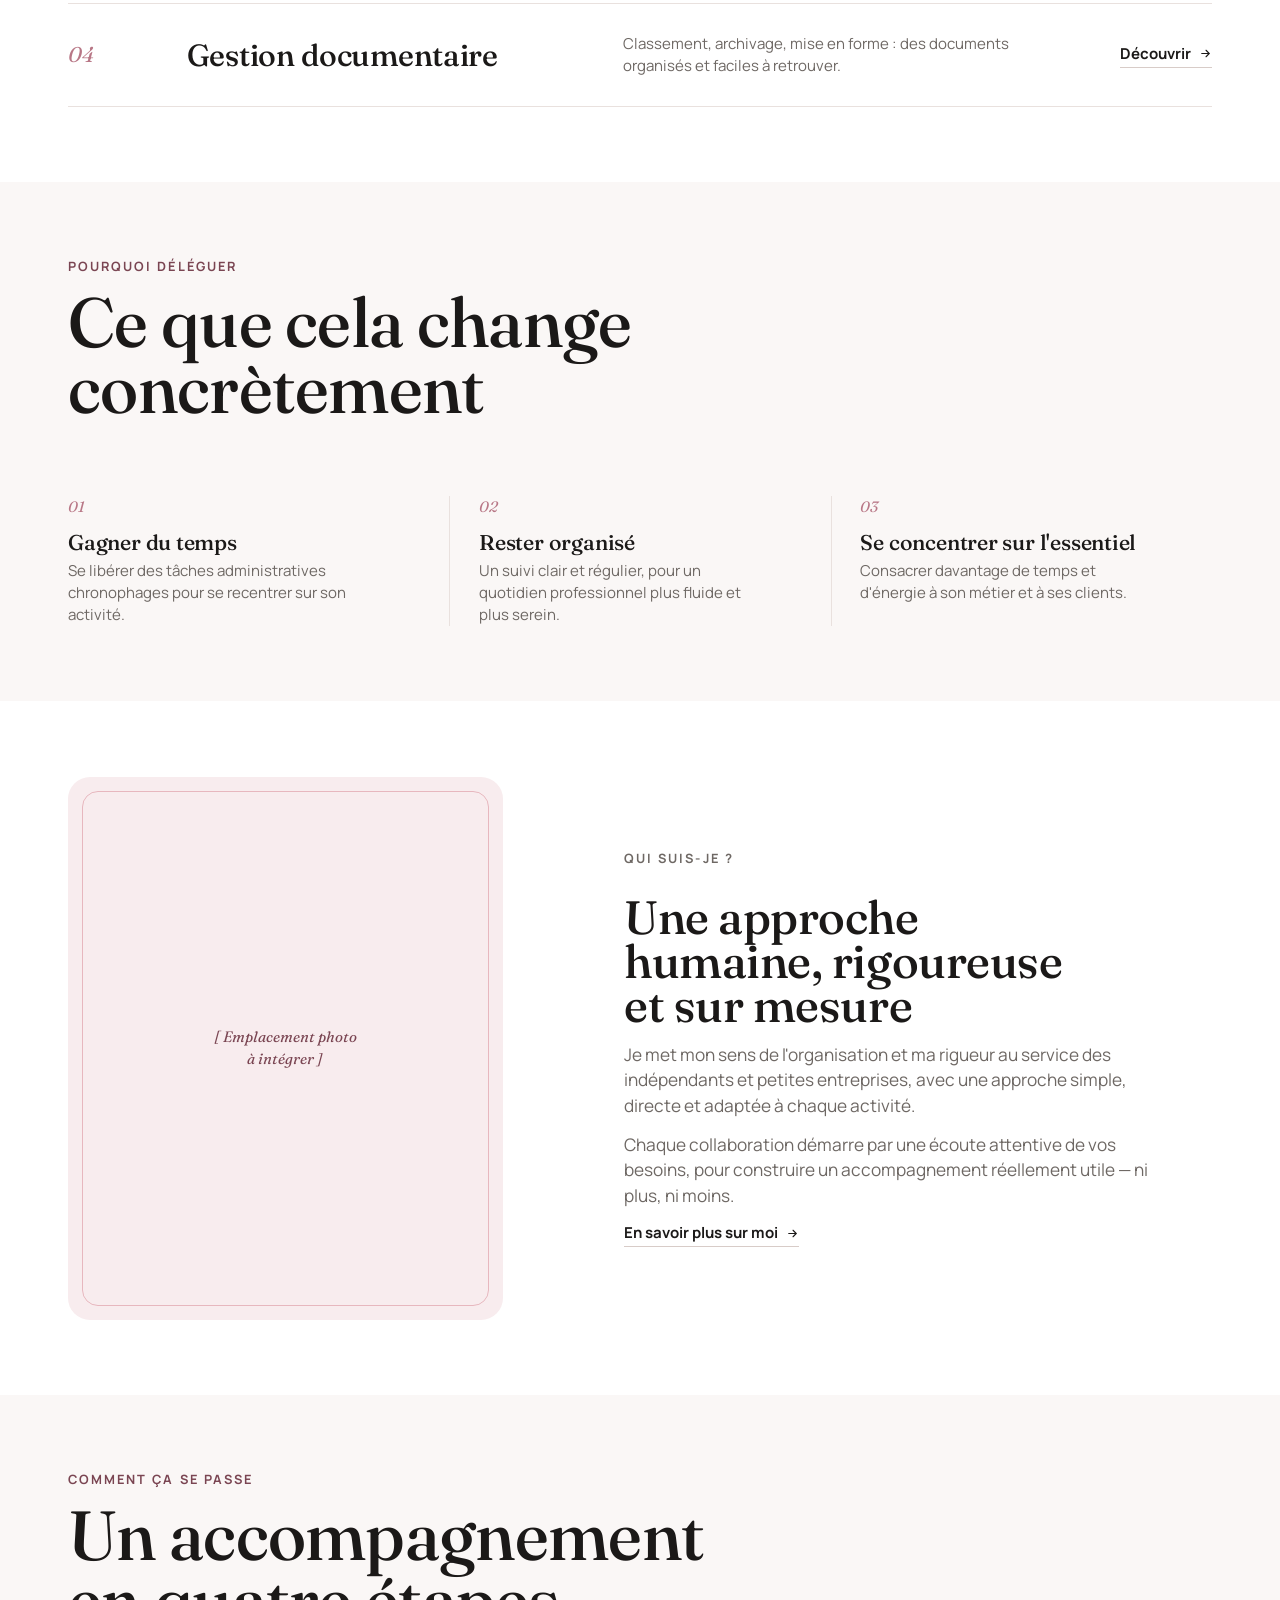
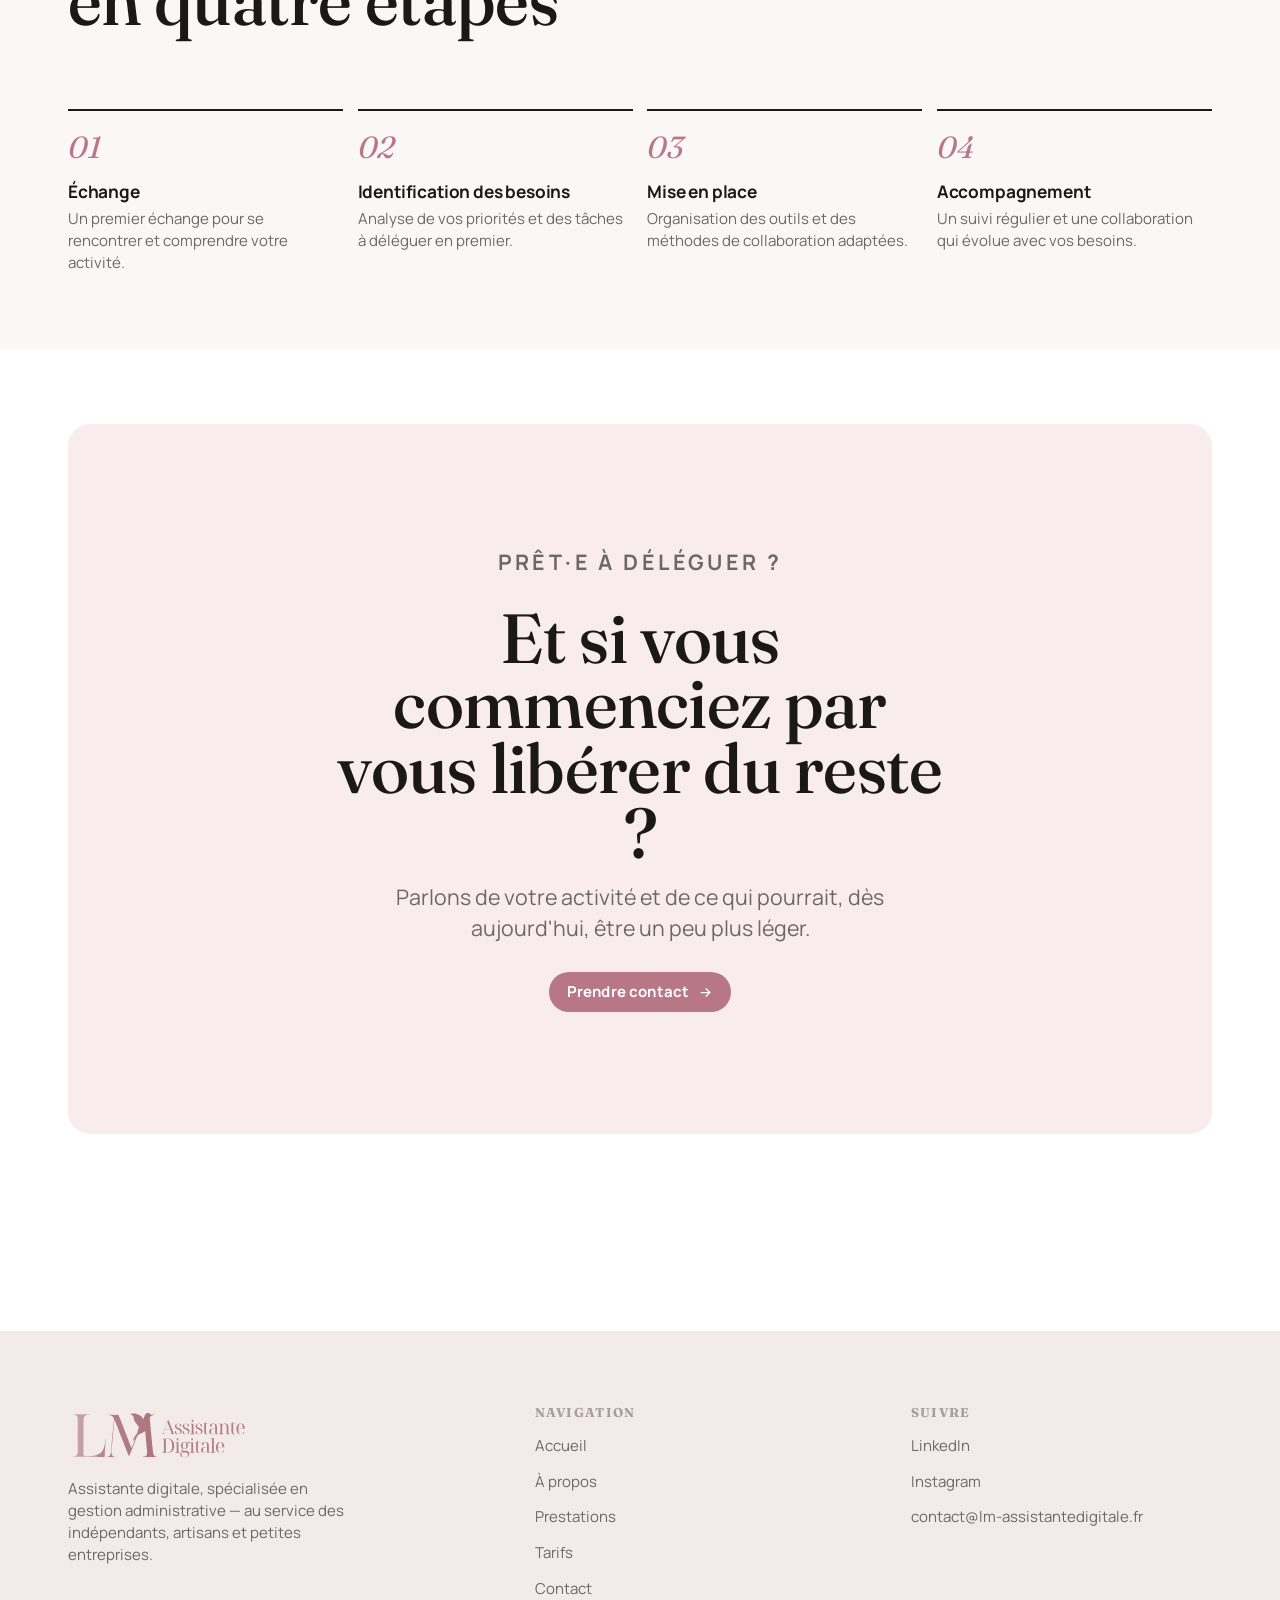
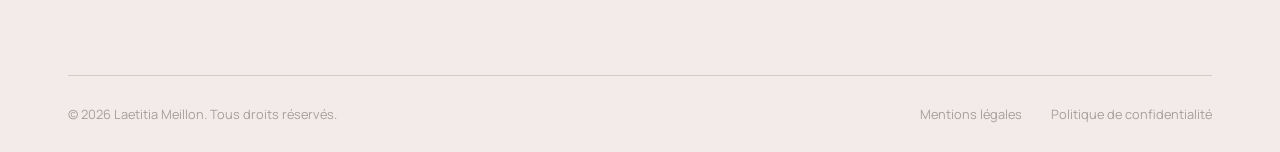
==== commit b9e75392: "Add files via upload" ====
--- a/index.html
+++ b/index.html
@@ -107,7 +107,6 @@
     <div class="container">
       <div class="section__head section__head--row reveal">
         <div>
-          <p class="eyebrow">Ce que je fais</p>
           <h2 class="section__title">Des prestations pensées pour votre quotidien professionnel</h2>
         </div>
         <p class="lede">Des catégories claires, adaptables à votre activité et à vos besoins réels — rien d'imposé, tout se construit ensemble.</p>
@@ -268,7 +267,7 @@
       <span>© 2026 Laetitia Meillon. Tous droits réservés.</span>
       <div class="footer-bottom__links">
         <a href="/mentions-legales">Mentions légales</a>
-        <a href="/mentions-legales#confidentialite">Confidentialité</a>
+        <a href="/politique-de-confidentialite">Politique de confidentialité</a>
       </div>
     </div>
   </div>
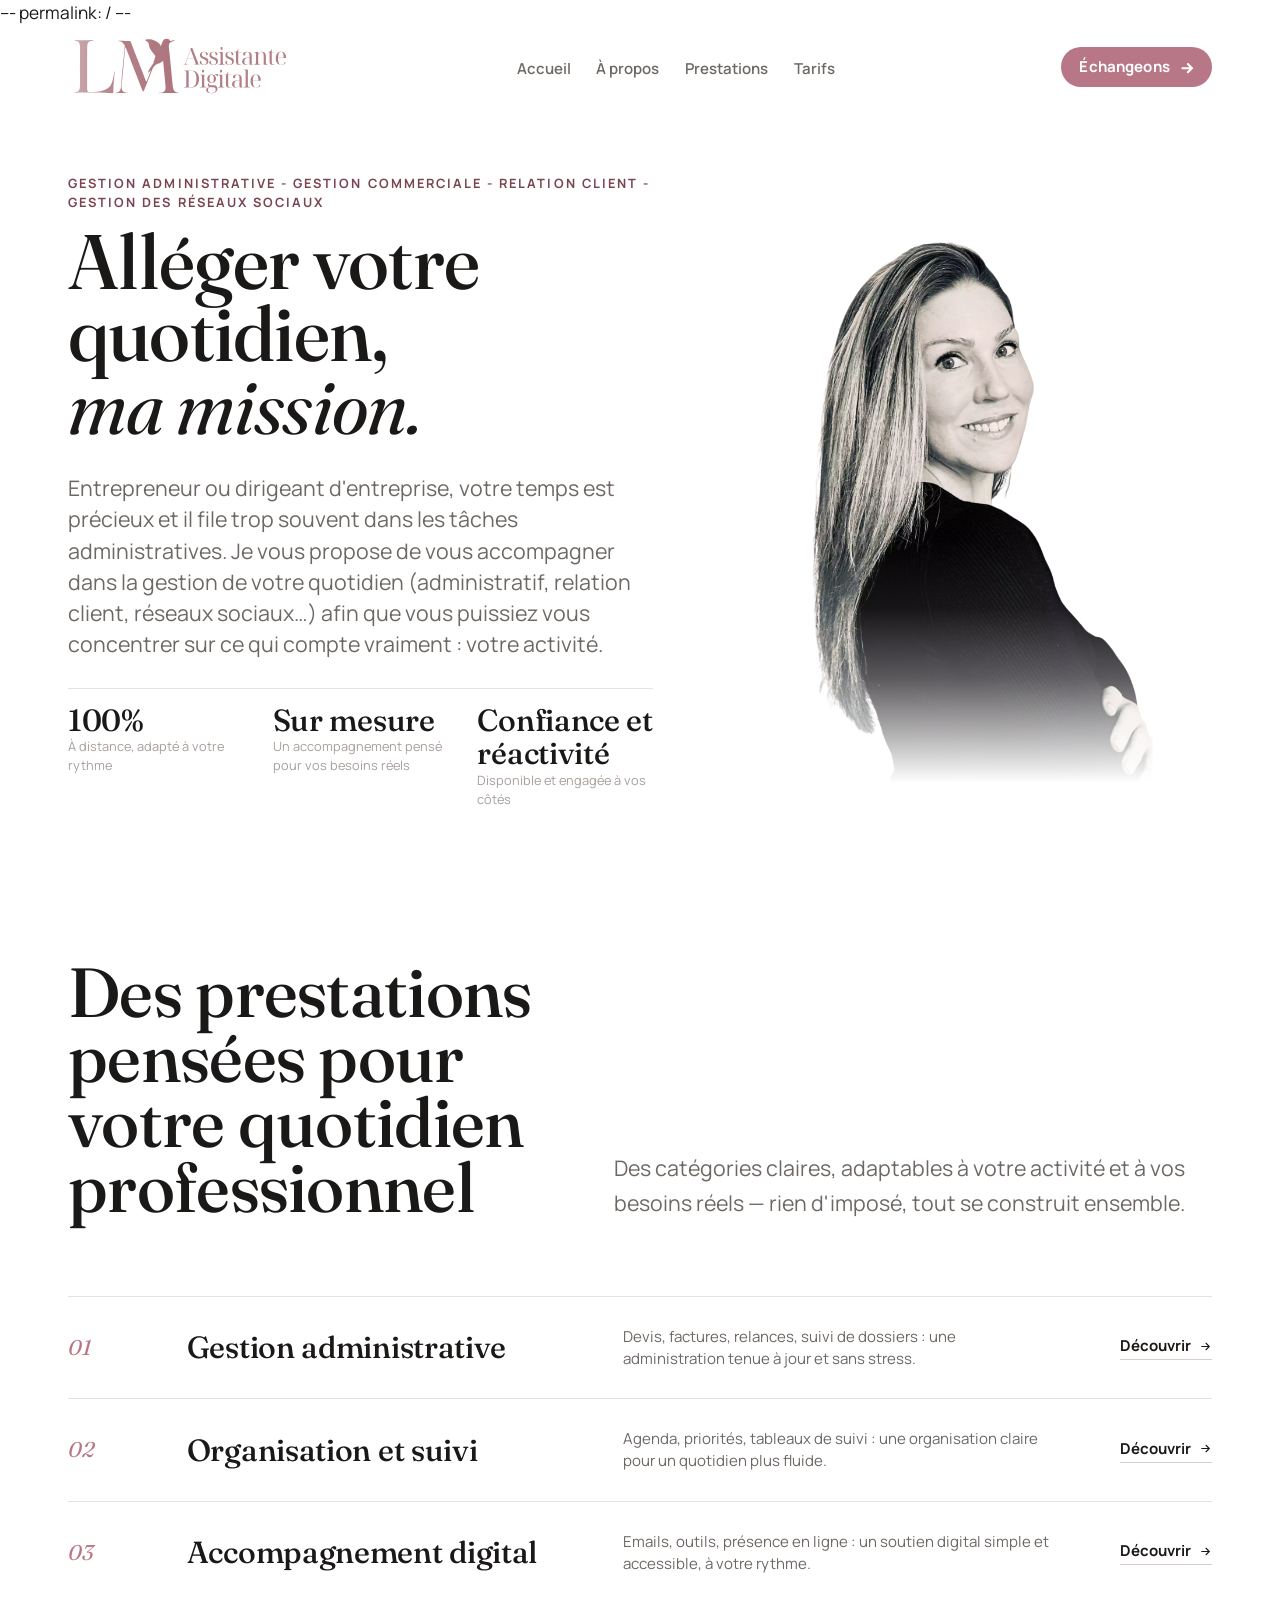
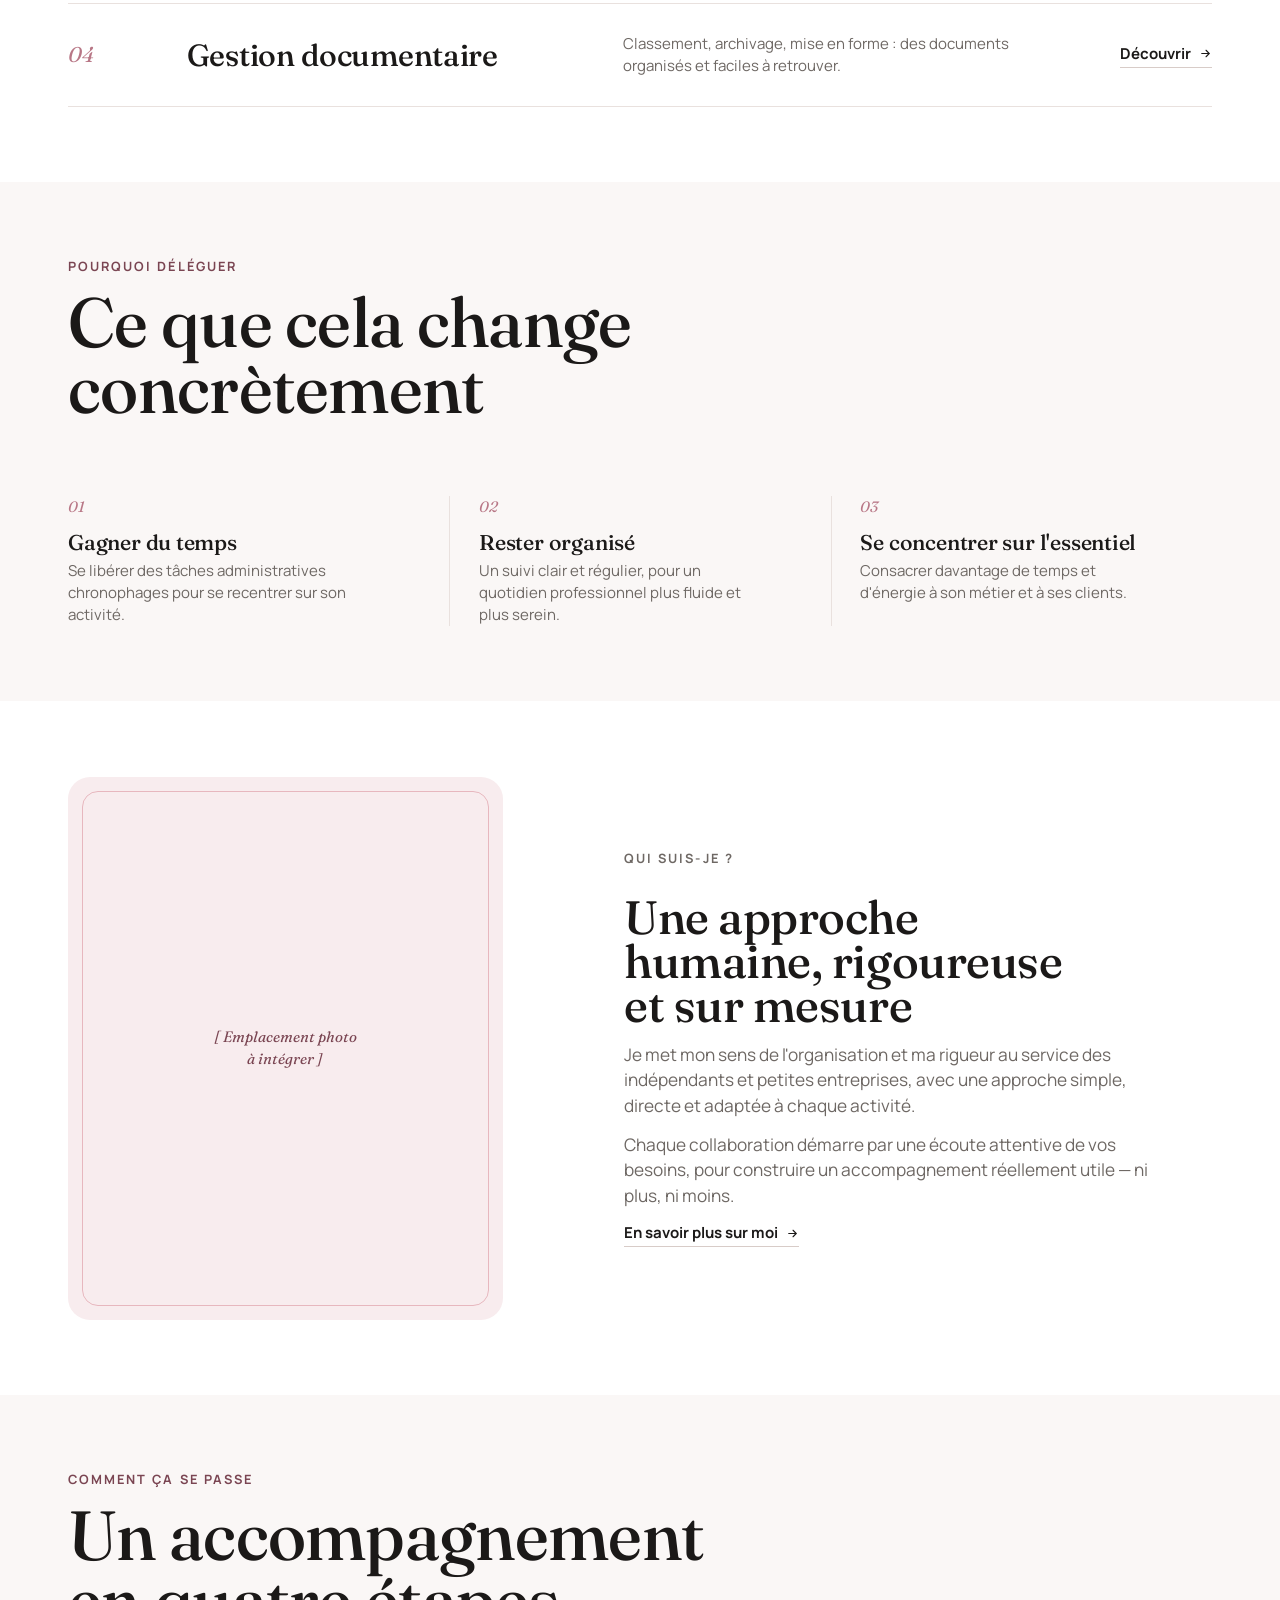
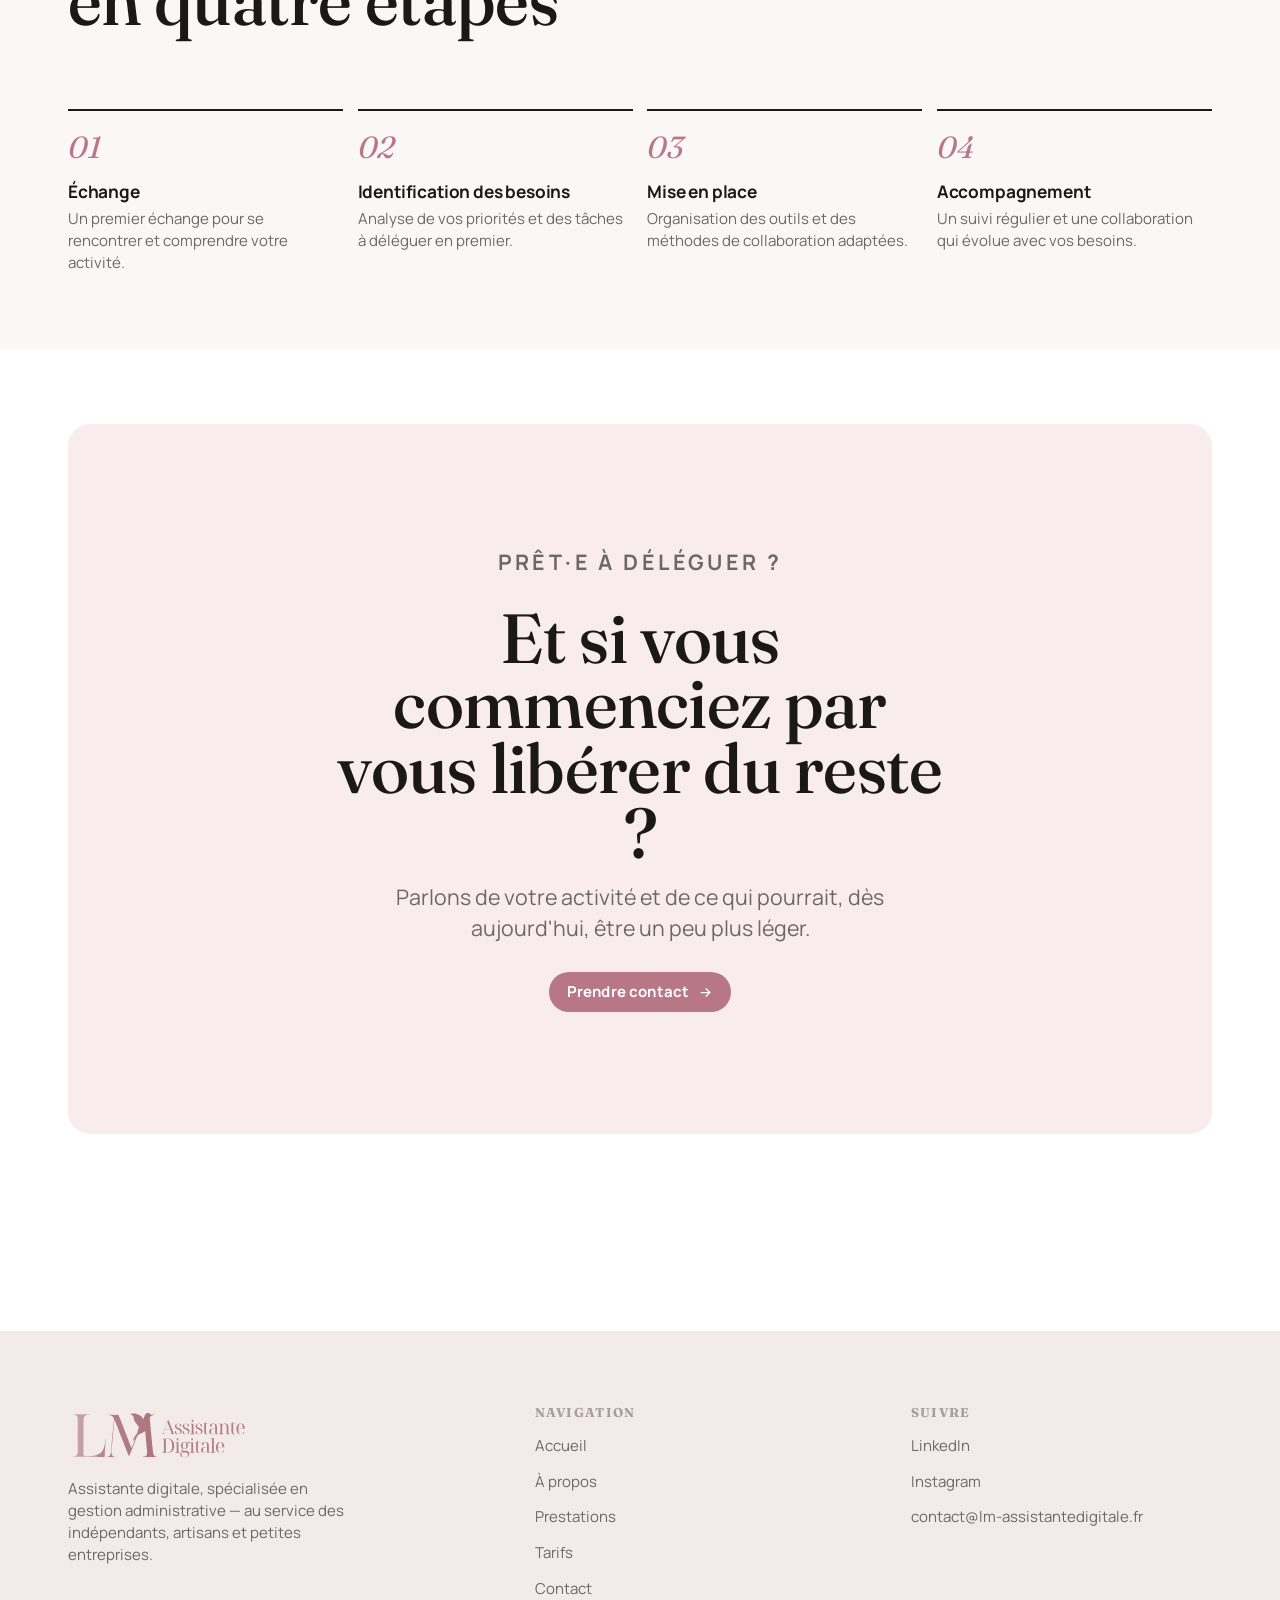
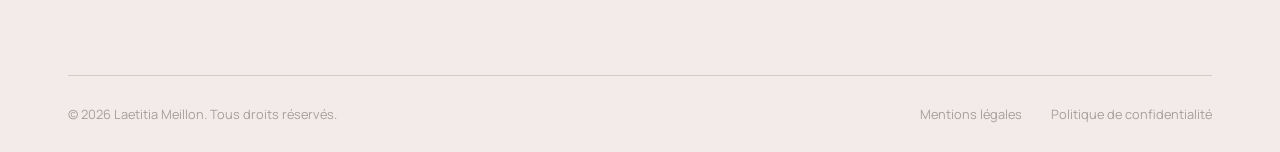
==== commit e75b594f: "Add files via upload" ====
--- a/index.html
+++ b/index.html
@@ -12,7 +12,7 @@
   <title>LM — Assistante digitale</title>
 
   <meta name="description" content="Je suis LM, assistante digitale et experte en gestion administrative. J'accompagne les indépendants, artisans et petites entreprises dans la gestion de leur quotidien professionnel, pour leur permettre de se concentrer sur leur activité.">
-  <meta name="keywords" content="LM assistante digitale, gestion administrative, gestion commerciale, relais client, community management, services aux indépendants, services aux petites entreprises, organisation professionnelle, accompagnement sur mesure, délégation de tâches administratives">
+  <meta name="keywords" content="LM assistante digitale, gestion administrative, valence, gestion commerciale, relais client, services aux indépendants, services aux petites entreprises, organisation professionnelle, accompagnement sur mesure, délégation de tâches administratives, gestion des réseaux sociaux, support administratif, optimisation du temps, efficacité professionnelle, drôme, à distance">
   <meta name="robots" content="index, follow">
 
   <meta property="og:title" content="LM — Assistante digitale & gestion administrative">
@@ -87,9 +87,9 @@
   <section class="hero">
     <div class="container hero__grid">
       <div class="hero__content">
-        <p class="eyebrow hero__eyebrow">Gestion administrative – Gestion commerciale – Relation client – Gestion des réseaux sociaux</p>
+        <p class="eyebrow hero__eyebrow">Gestion administrative - Gestion commerciale - Relation client - Gestion des réseaux sociaux</p>
         <h1>Alléger votre quotidien, <br><span class="italic-serif">ma mission.</span></h1>
-        <p class="hero__lede">Entrepreneur ou dirigeant d’entreprise, votre temps est précieux et il file trop souvent dans les tâches administratives. Je vous propose de vous accompagner dans la gestion de votre quotidien (administratif, relation client, réseaux sociaux…) afin que vous puissiez vous concentrer sur ce qui compte vraiment : votre activité.</p>
+        <p class="hero__lede">Entrepreneur ou dirigeant d'entreprise, votre temps est précieux et il file trop souvent dans les tâches administratives. Je vous propose de vous accompagner dans la gestion de votre quotidien (administratif, relation client, réseaux sociaux…) afin que vous puissiez vous concentrer sur ce qui compte vraiment : votre activité.</p>
         <div class="hero__meta">
           <div><strong>100%</strong>À distance, adapté à votre rythme</div>
           <div><strong>Sur mesure</strong>Un accompagnement pensé pour vos besoins réels</div>
--- a/style.css
+++ b/style.css
@@ -79,7 +79,7 @@
   text-rendering: optimizeLegibility;
 }
 
-img{ max-width: 100%; display: block; }
+img{ max-width: 110%; display: block; }
 svg{ display: block; }
 
 h1,h2,h3,h4{
@@ -278,6 +278,7 @@
 .brand img, .brand svg{ height: 74px; width: auto; }
 
 @media (max-width: 900px){
+  img{ max-width: 106%; display: block; }
   .brand img, .brand svg{ height: 56px; width: auto; }
 }
 
@@ -636,7 +637,7 @@
    --------------------------------------------------------- */
 .page-hero{ padding: clamp(2.5rem,5vw,3.5rem) 0 var(--space-lg); border-bottom: 1px solid var(--line); }
 .page-hero h1{ font-size: var(--fs-xxl); max-width: 18ch; margin-top: var(--space-sm); }
-.page-hero .lede{ margin-top: var(--space-sm); font-size: var(--fs-md); }
+.page-hero .lede{ margin-top: var(--space-sm); font-size: var(--fs-base); }
 
 /* ---------------------------------------------------------
    À PROPOS — page complète
@@ -785,7 +786,7 @@
    --------------------------------------------------------- */
 .legal-content{ display: flex; flex-direction: column; gap: var(--space-lg); max-width: 74ch; }
 .legal-block h2{ font-size: var(--fs-lg); margin-bottom: var(--space-xs); }
-.legal-block p, .legal-block li{ color: var(--ink-soft); font-size: var(--fs-sm); line-height: 1.75; }
+.legal-block p, .legal-block li{ color: var(--ink-soft); font-size: var(--fs-base); line-height: 1.5; }
 .legal-block li{ padding-left: 1em; position: relative; }
 .legal-block li::before{ content:'—'; position:absolute; left:0; color: var(--accent-deep); }
 .legal-block ul{ display:flex; flex-direction:column; gap:0.4em; margin-top: var(--space-2xs); }
@@ -805,3 +806,37 @@
 
 /* stagger helper */
 .reveal-group > *{ transition-delay: calc(var(--i, 0) * 70ms); }
+
+.legal-notice {
+  font-size: 0.85rem;
+  color: #6c757d;
+  line-height: 1.4;
+  margin-top: 1rem;
+}
+
+.legal-notice a {
+  color: #b87786;
+  text-decoration: underline;
+  transition: all 0.2s ease;
+}
+
+.legal-notice a:hover {
+  color: #b87786;
+  text-decoration: none;
+}
+
+
+.hero__visual{position:relative;overflow:hidden}
+.hero__visual::after{
+  content:'';
+  position:absolute;
+  inset:0;
+  pointer-events:none;
+  background:linear-gradient(to bottom,
+    transparent 0%,
+    transparent 58%,
+    rgba(255,255,255,.08) 70%,
+    rgba(255,255,255,.35) 82%,
+    #fff 100%
+  );
+}
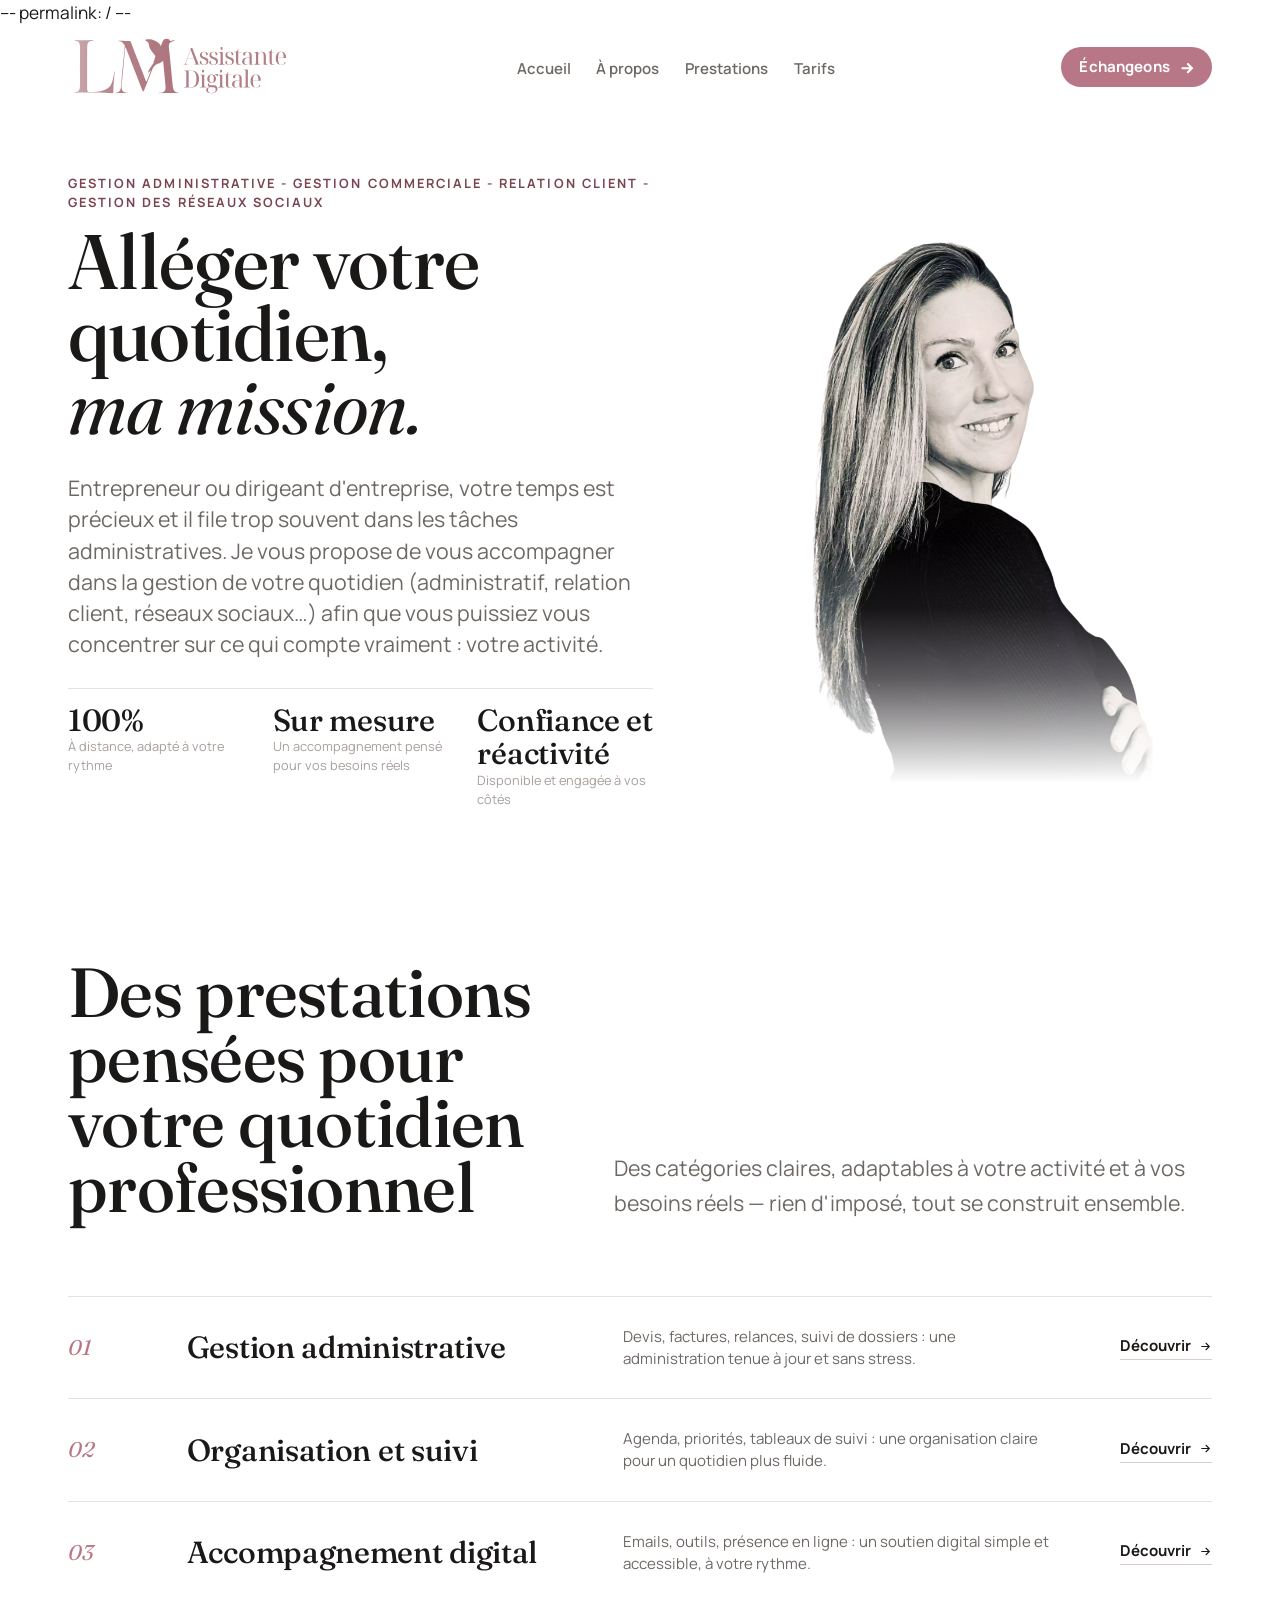
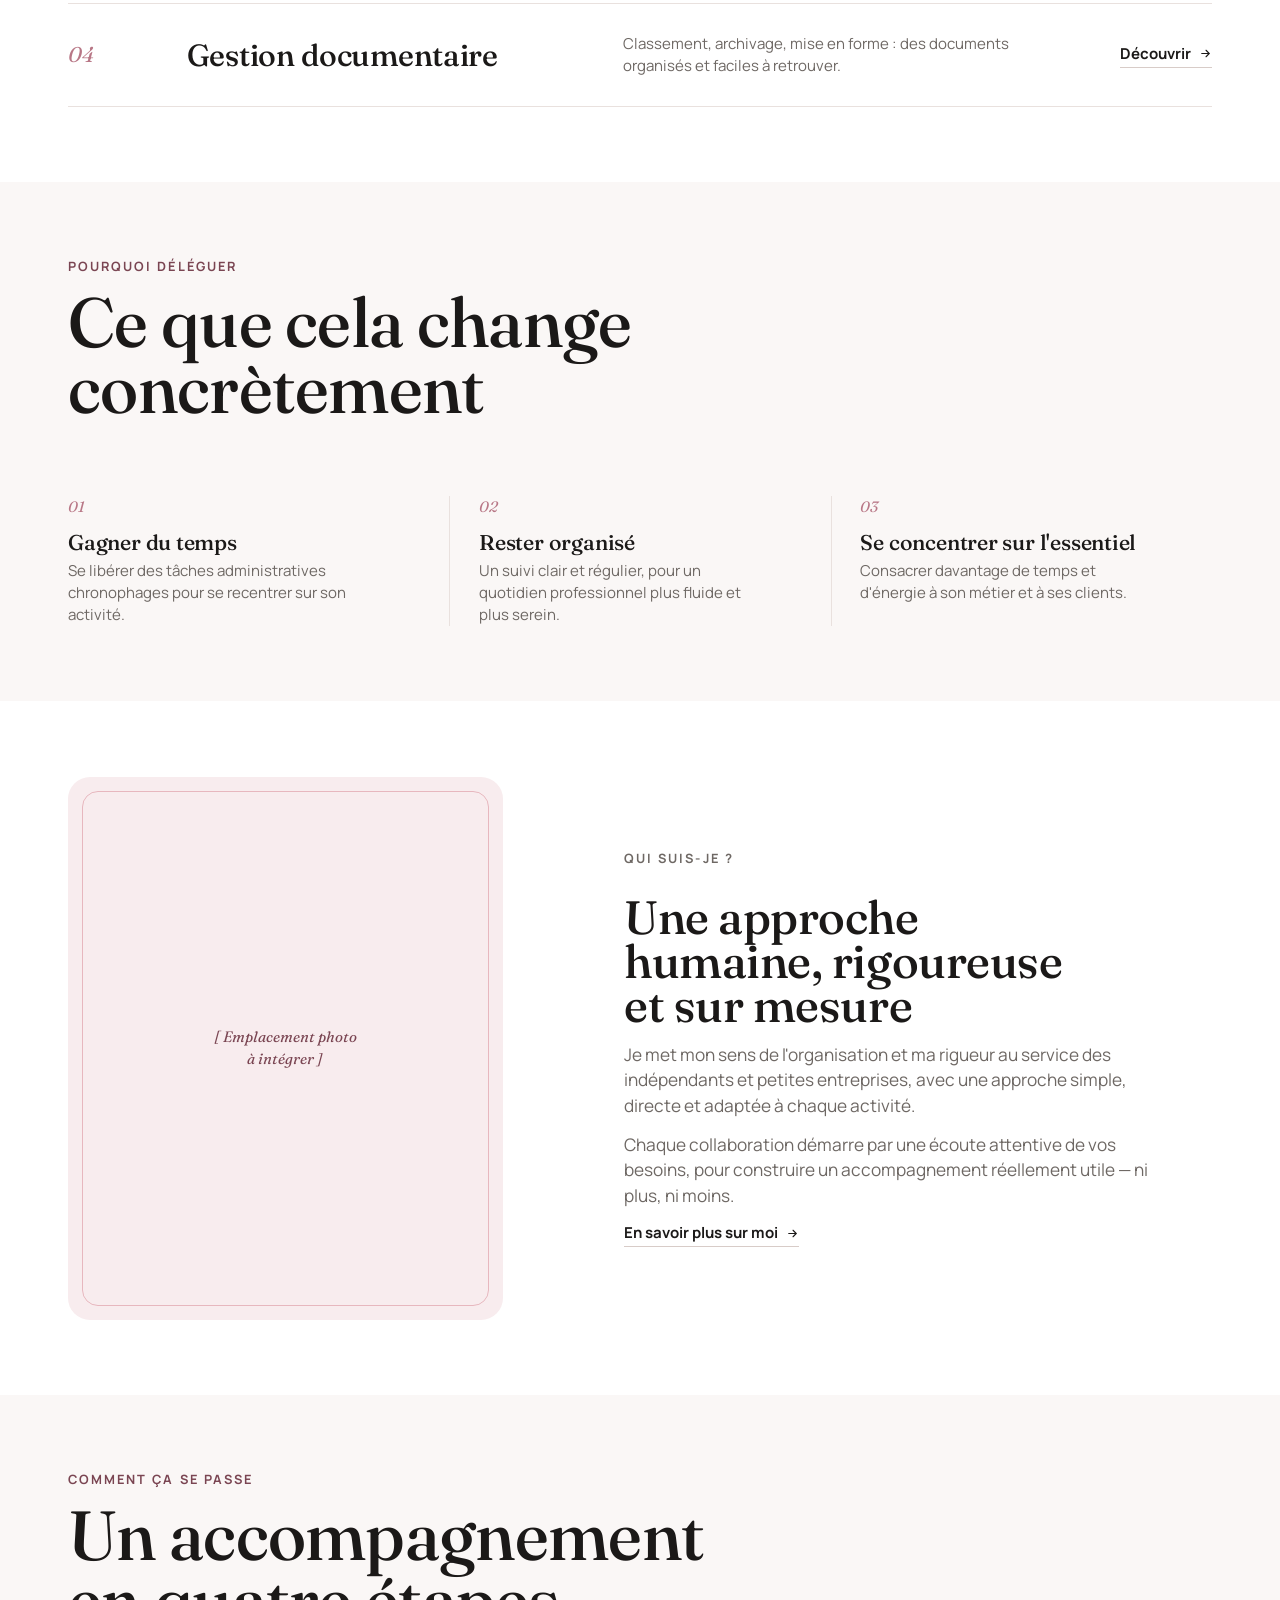
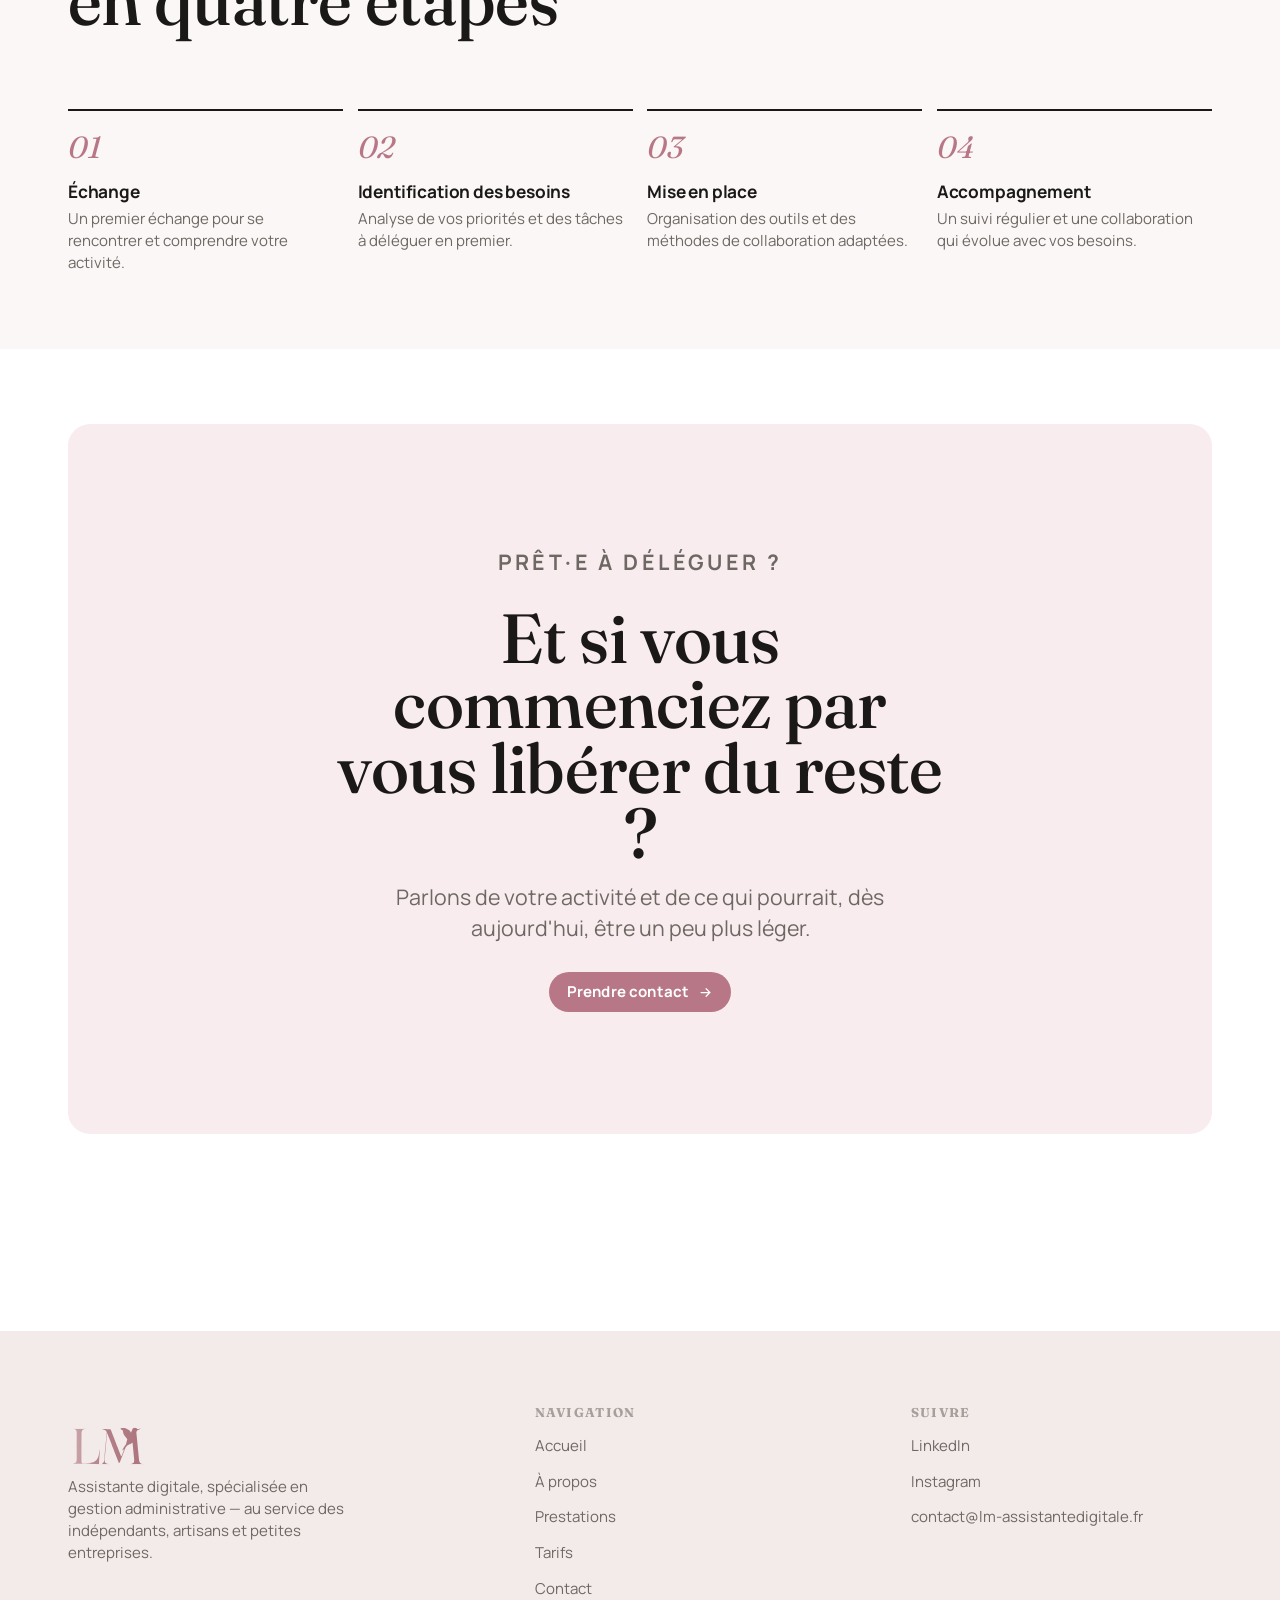
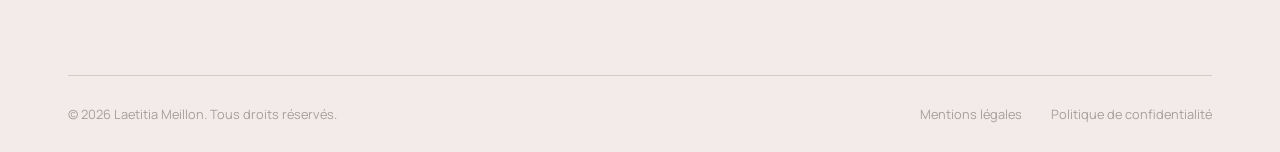
==== commit b6e14373: "Add files via upload" ====
--- a/index.html
+++ b/index.html
@@ -241,7 +241,7 @@
   <div class="container">
     <div class="footer-top">
       <div class="footer-brand">
-        <img src="/pics/logo.svg" alt="Logo LM">
+        <img src="/pics/logo-footer.svg" alt="Logo LM">
         <p>Assistante digitale, spécialisée en gestion administrative — au service des indépendants, artisans et petites entreprises.</p>
       </div>
       <div class="footer-col">
--- a/style.css
+++ b/style.css
@@ -588,7 +588,7 @@
 }
 .pricing-card{
   border: 1px solid var(--line);
-  border-radius: var(--radius-md);
+  border-radius: var(--radius-lg);
   padding: var(--space-md);
   display: flex;
   flex-direction: column;
@@ -596,13 +596,13 @@
   transition: border-color .35s var(--ease), transform .35s var(--ease);
   background: var(--white);
 }
-.pricing-card:hover{ border-color: var(--line-strong); transform: translateY(-4px); }
+.pricing-card:hover{ border-color: var(--line-strong); transform: translateY(-2px); }
 .pricing-card--highlight{ border-color: var(--accent); background: var(--accent-soft); }
 .pricing-card__label{ font-size: var(--fs-xs); font-weight: 700; letter-spacing: .1em; text-transform: uppercase; color: var(--ink-faint); }
 .pricing-card--highlight .pricing-card__label{ color: var(--accent-ink); }
 .pricing-card h3{ font-size: var(--fs-lg); font-weight: 500; }
 .pricing-card__price{ font-family: var(--font-display); font-size: var(--fs-xl); color: var(--ink); }
-.pricing-card__price small{ font-family: var(--font-body); font-size: var(--fs-xs); color: var(--ink-faint); font-weight: 600; }
+.pricing-card__price small{ font-family: var(--font-body); font-size: var(--fs-sm); color: var(--ink-soft); font-weight: 600; }
 .pricing-card ul{ display: flex; flex-direction: column; gap: 0.6em; margin: var(--space-2xs) 0; }
 .pricing-card li{ font-size: var(--fs-sm); color: var(--ink-soft); display: flex; gap: 0.6em; align-items: flex-start; }
 .pricing-card li::before{ content: ''; width: 5px; height: 5px; border-radius: 50%; background: var(--accent-deep); margin-top: 0.55em; flex-shrink: 0; }
@@ -612,7 +612,7 @@
   color: var(--ink-soft);
   border-left: 2px solid var(--accent);
   padding-left: var(--space-sm);
-  max-width: 60ch;
+  max-width: 80ch;
 }
 
 /* ---------------------------------------------------------
@@ -663,11 +663,11 @@
   gap: var(--space-md);
 }
 @media (min-width: 860px){
-  .service-detail{ grid-template-columns: 320px 1fr; gap: var(--space-xl); }
+  .service-detail{ grid-template-columns: 320px 1fr; gap: var(--space-lg); }
 }
 .service-detail__head{ display:flex; flex-direction:column; gap: var(--space-2xs); }
-.service-detail__num{ font-family: var(--font-display); font-style: italic; color: var(--accent-deep); font-size: var(--fs-md); }
-.service-detail h2{ font-size: var(--fs-xl); }
+.service-detail__num{ font-family: var(--font-display); font-style: italic; color: var(--accent-deep); font-size: var(--fs-lg); margin-bottom: -10px; }
+.service-detail h2{ font-size: var(--fs-xl); line-height: 0.9; }
 .service-detail__body{ display: grid; gap: var(--space-md); grid-template-columns: 1fr; }
 @media (min-width: 620px){ .service-detail__body{ grid-template-columns: 1fr 1fr; } }
 .service-detail__col h4{
@@ -759,7 +759,7 @@
 @media (min-width: 780px){
   .footer-top{ grid-template-columns: 1.3fr 1fr 1fr; }
 }
-.footer-brand img{ height: 60px; margin-bottom: 12px; }
+.footer-brand img{ height: 90px; width: auto; margin-bottom: -10px; }
 .footer-brand p{ color: var(--ink-soft); font-size: var(--fs-sm); max-width: 32ch; }
 .footer-col h4{ font-size: var(--fs-xs); font-weight: 700; text-transform: uppercase; letter-spacing: .1em; color: var(--ink-faint); margin-bottom: var(--space-sm); }
 .footer-col ul{ display: flex; flex-direction: column; gap: 0.6em; }
@@ -774,8 +774,9 @@
   font-size: var(--fs-xs);
   color: var(--ink-faint);
 }
-@media (min-width: 700px){
+@media (min-width: 900px) {
   .footer-bottom{ flex-direction: row; justify-content: space-between; align-items: center; }
+  .footer-brand img{ height: 80px; width: auto; margin-bottom: -10px; }
 }
 .footer-bottom__links{ display: flex; gap: var(--space-md); }
 .footer-bottom__links a{ color: var(--ink-faint); transition: color .3s; }
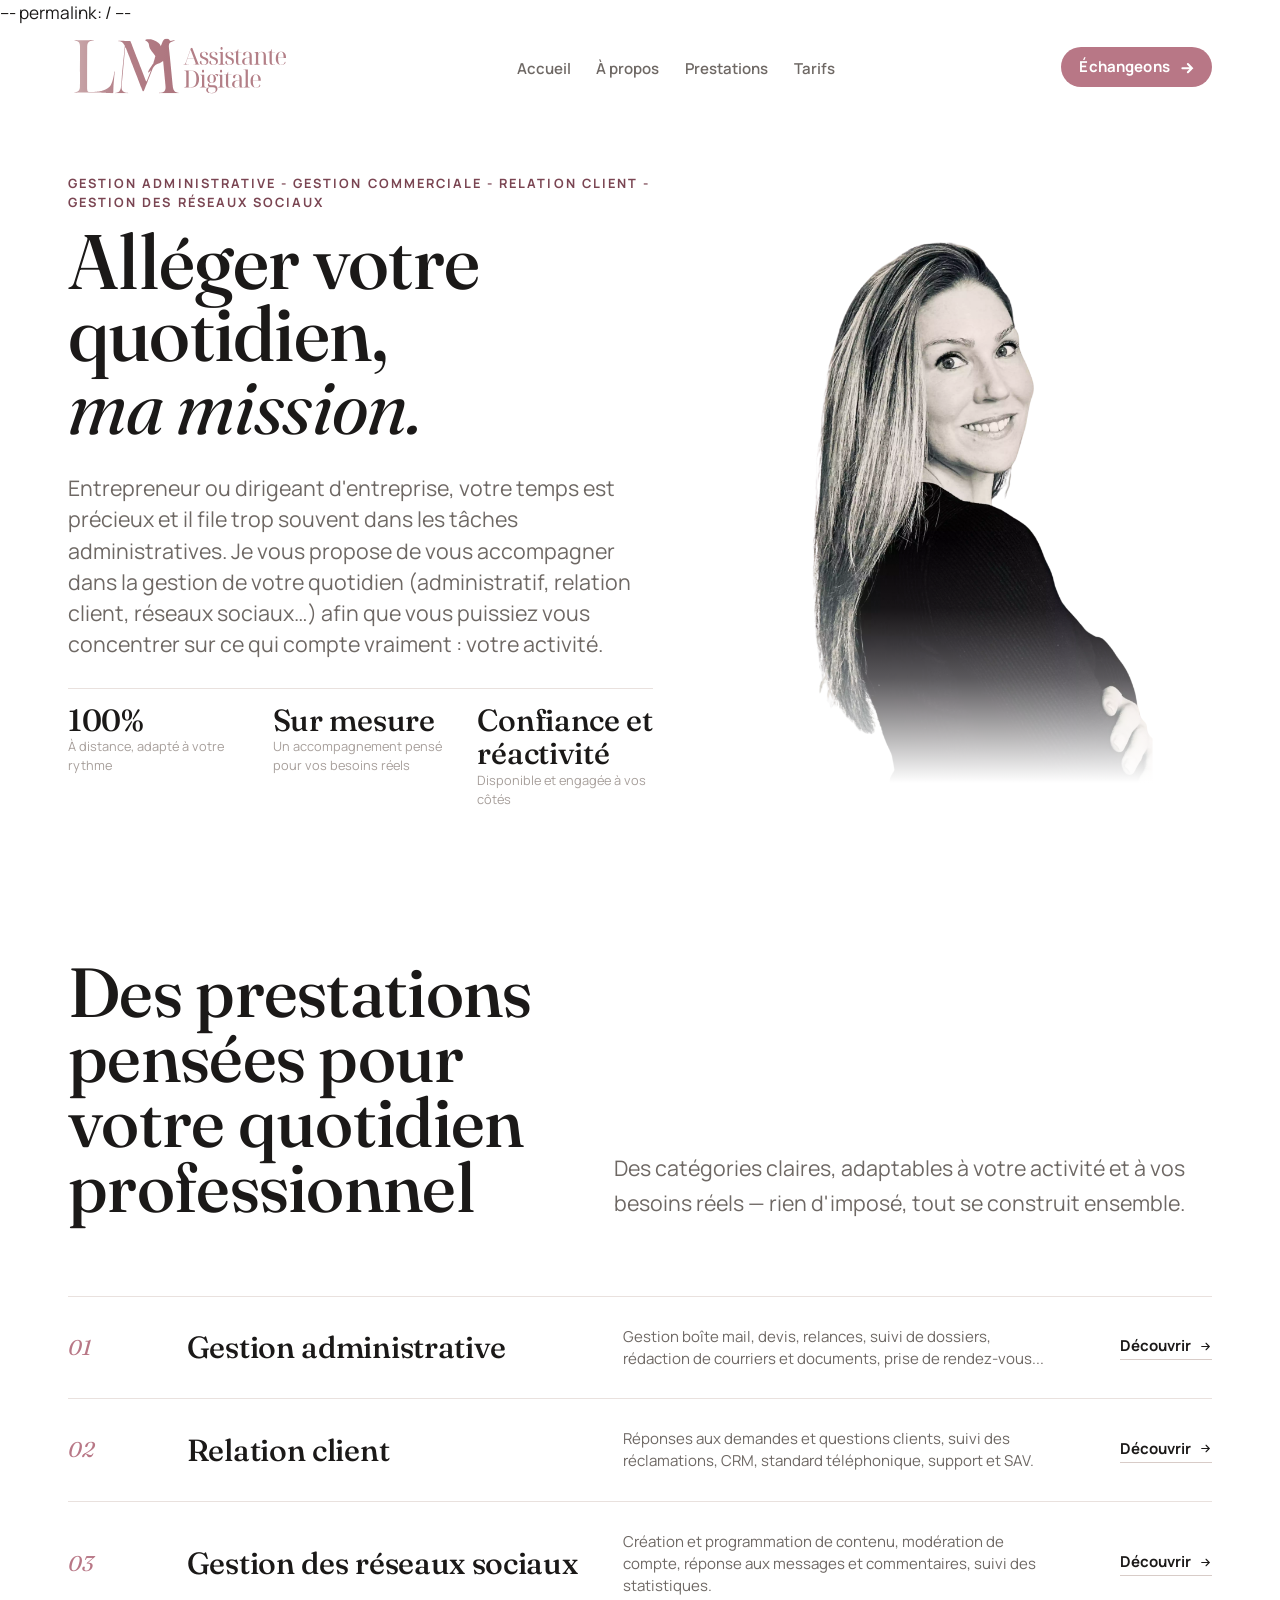
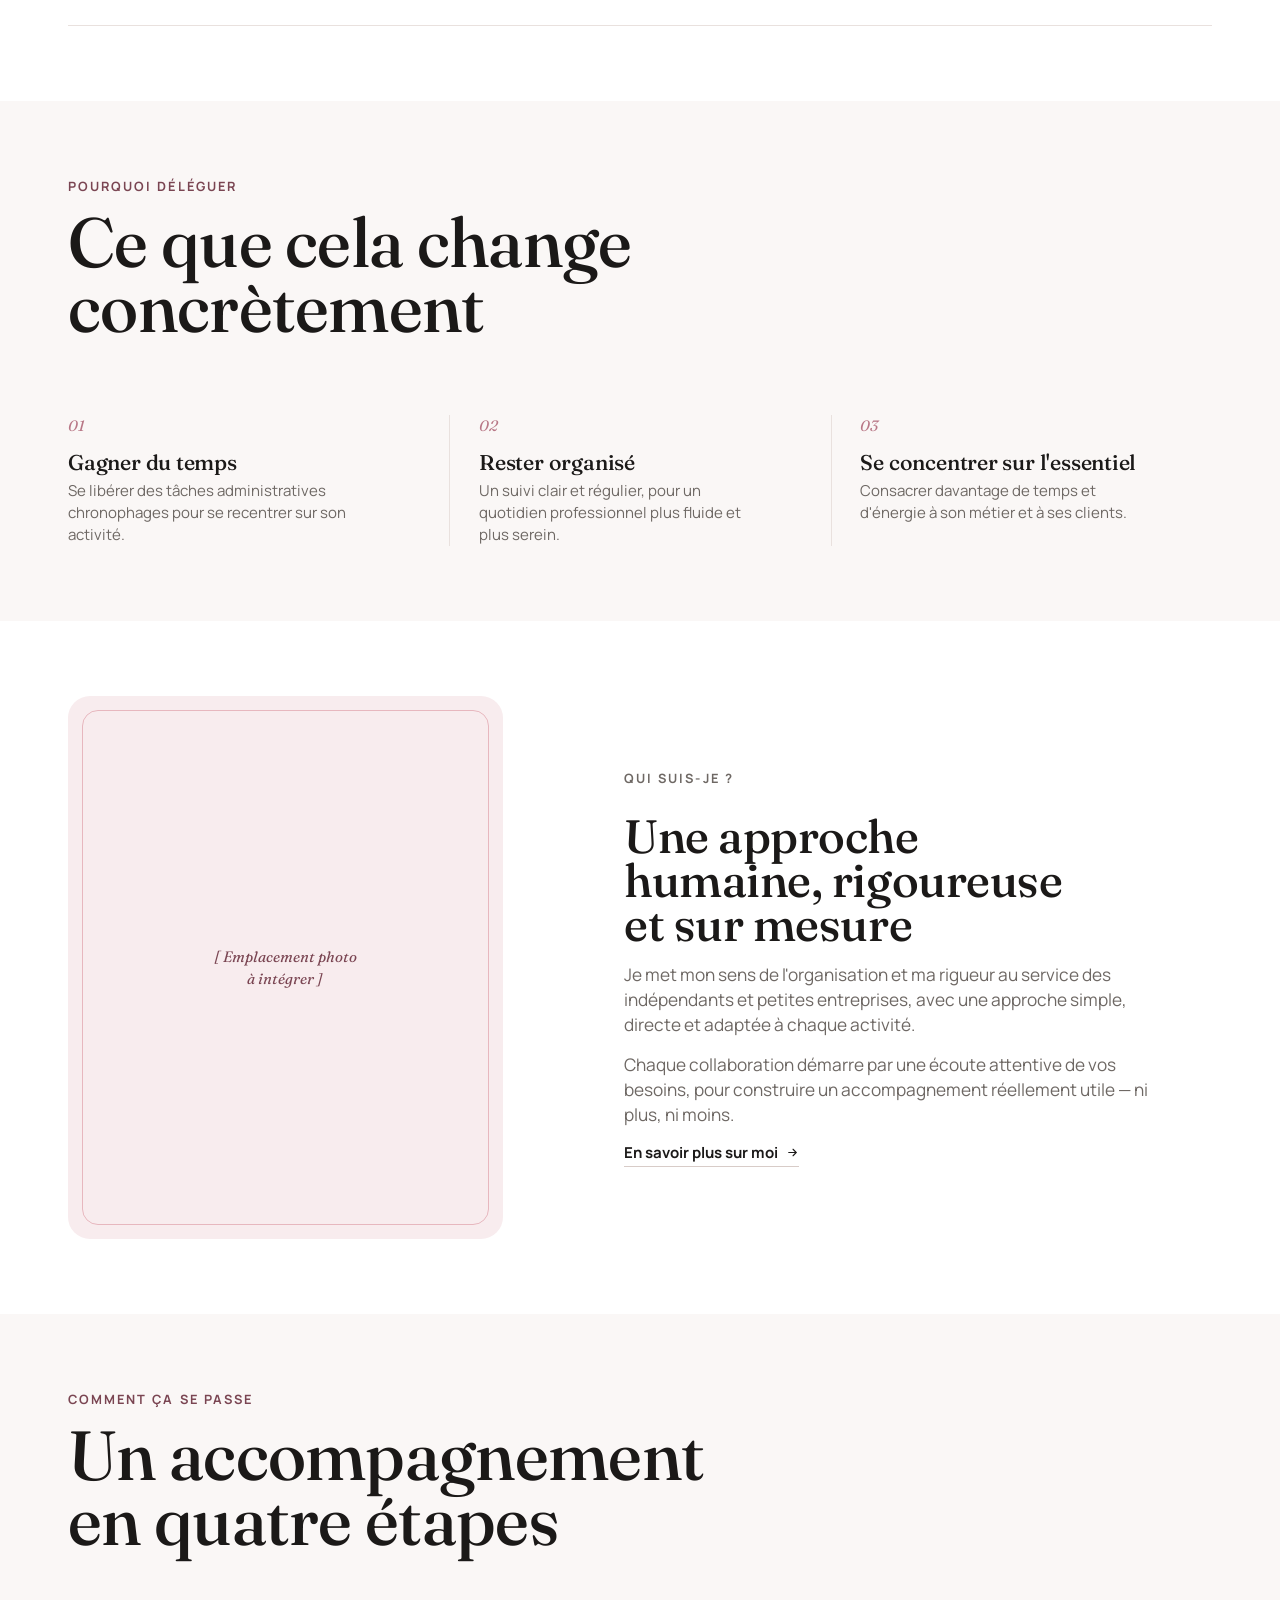
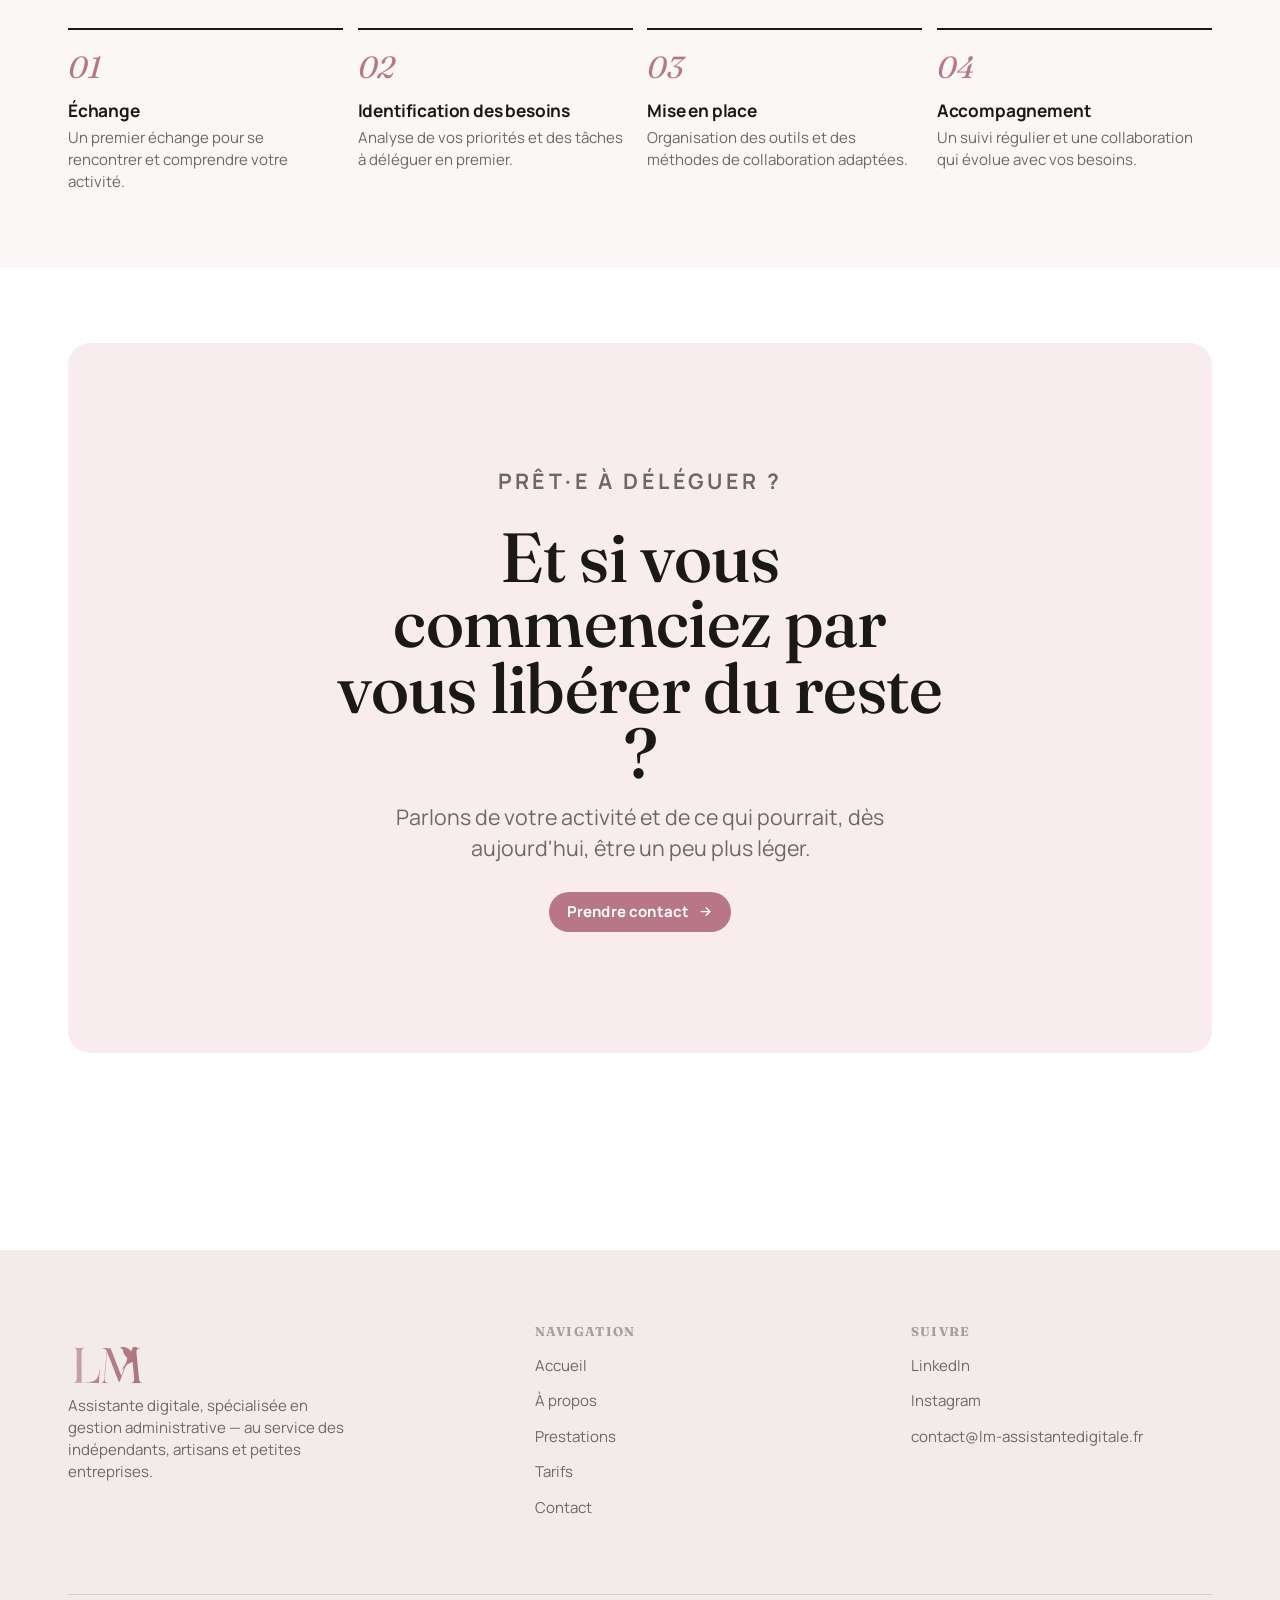
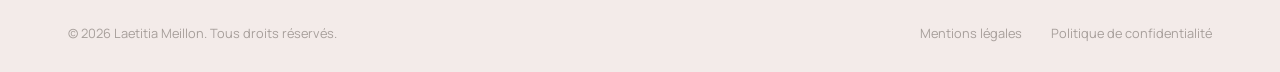
==== commit 0440e2e0: "Add files via upload" ====
--- a/index.html
+++ b/index.html
@@ -116,25 +116,19 @@
         <div class="service-row">
           <span class="service-row__num">01</span>
           <h3 class="service-row__title">Gestion administrative</h3>
-          <p class="service-row__desc">Devis, factures, relances, suivi de dossiers : une administration tenue à jour et sans stress.</p>
+          <p class="service-row__desc">Gestion boîte mail, devis, relances, suivi de dossiers, rédaction de courriers et documents, prise de rendez-vous...</p>
           <a href="/prestations" class="text-link">Découvrir <svg viewBox="0 0 24 24" fill="none" stroke="currentColor" stroke-width="2" stroke-linecap="round"><path d="M5 12h14M13 6l6 6-6 6"/></svg></a>
         </div>
         <div class="service-row">
           <span class="service-row__num">02</span>
-          <h3 class="service-row__title">Organisation et suivi</h3>
-          <p class="service-row__desc">Agenda, priorités, tableaux de suivi : une organisation claire pour un quotidien plus fluide.</p>
+          <h3 class="service-row__title">Relation client</h3>
+          <p class="service-row__desc">Réponses aux demandes et questions clients, suivi des réclamations, CRM, standard téléphonique, support et SAV.</p>
           <a href="/prestations" class="text-link">Découvrir <svg viewBox="0 0 24 24" fill="none" stroke="currentColor" stroke-width="2" stroke-linecap="round"><path d="M5 12h14M13 6l6 6-6 6"/></svg></a>
         </div>
         <div class="service-row">
           <span class="service-row__num">03</span>
-          <h3 class="service-row__title">Accompagnement digital</h3>
-          <p class="service-row__desc">Emails, outils, présence en ligne : un soutien digital simple et accessible, à votre rythme.</p>
-          <a href="/prestations" class="text-link">Découvrir <svg viewBox="0 0 24 24" fill="none" stroke="currentColor" stroke-width="2" stroke-linecap="round"><path d="M5 12h14M13 6l6 6-6 6"/></svg></a>
-        </div>
-        <div class="service-row">
-          <span class="service-row__num">04</span>
-          <h3 class="service-row__title">Gestion documentaire</h3>
-          <p class="service-row__desc">Classement, archivage, mise en forme : des documents organisés et faciles à retrouver.</p>
+          <h3 class="service-row__title">Gestion des réseaux sociaux</h3>
+          <p class="service-row__desc">Création et programmation de contenu, modération de compte, réponse aux messages et commentaires, suivi des statistiques.</p>
           <a href="/prestations" class="text-link">Découvrir <svg viewBox="0 0 24 24" fill="none" stroke="currentColor" stroke-width="2" stroke-linecap="round"><path d="M5 12h14M13 6l6 6-6 6"/></svg></a>
         </div>
       </div>
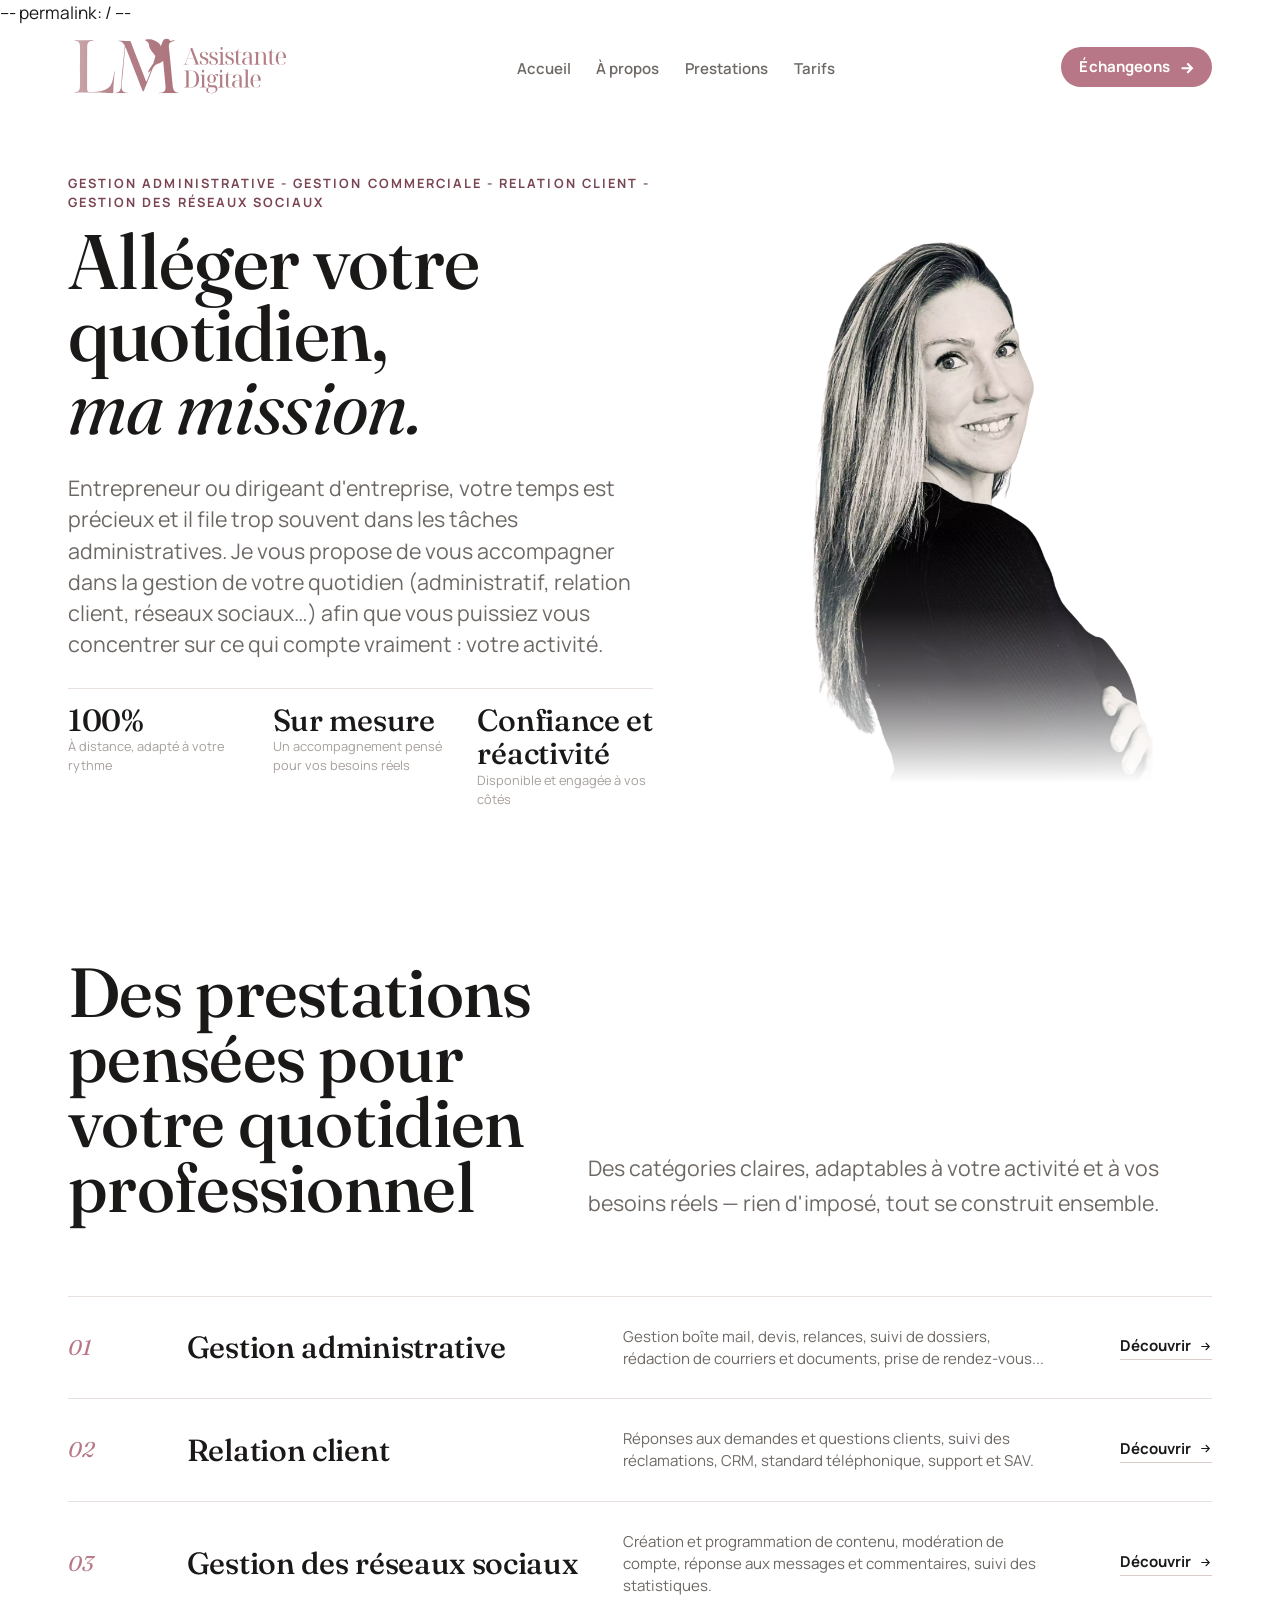
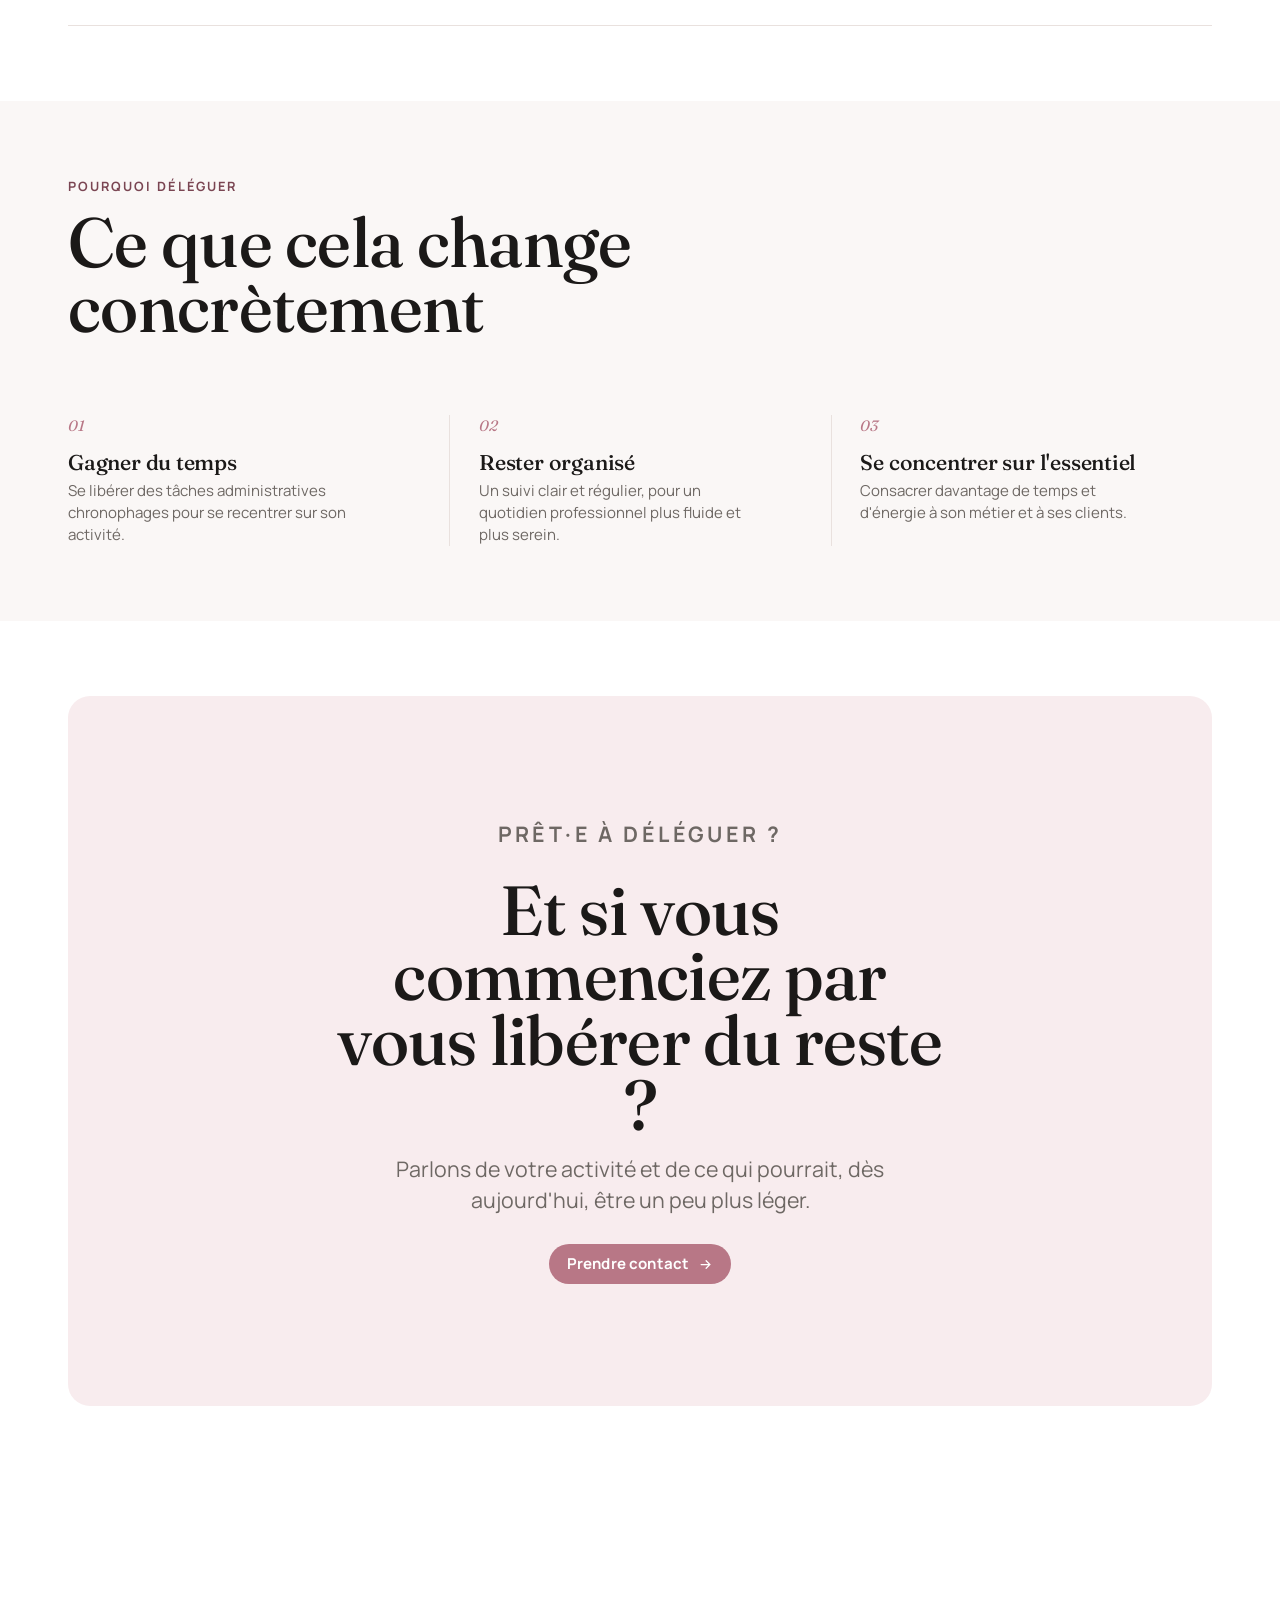
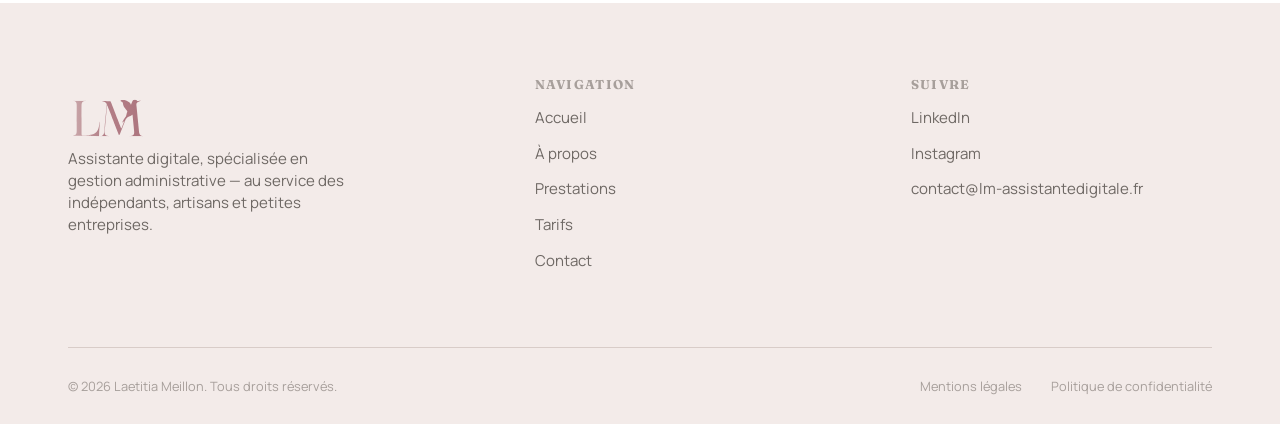
==== commit fd7ccd0e: "Add files via upload" ====
--- a/index.html
+++ b/index.html
@@ -161,56 +161,6 @@
       </div>
     </div>
   </section>
- 
-  <!-- À PROPOS PREVIEW -->
-  <section class="section">
-    <div class="container about-preview">
-      <div class="about-preview__frame reveal">
-        <span>[ Emplacement photo<br>à intégrer ]</span>
-      </div>
-      <div class="about-preview__body reveal">
-        <p class="eyebrow">Qui suis-je ?</p>
-        <h2 class="section__title section__title--md" style="margin-top:var(--space-xs); margin-bottom:var(--space-sm);">Une approche humaine, rigoureuse et sur mesure</h2>
-        <p>Je met mon sens de l'organisation et ma rigueur au service des indépendants et petites entreprises, avec une approche simple, directe et adaptée à chaque activité.</p>
-        <p>Chaque collaboration démarre par une écoute attentive de vos besoins, pour construire un accompagnement réellement utile — ni plus, ni moins.</p>
-        <div style="margin-top:var(--space-sm);">
-          <a href="/a-propos" class="text-link">En savoir plus sur moi <svg viewBox="0 0 24 24" fill="none" stroke="currentColor" stroke-width="2" stroke-linecap="round"><path d="M5 12h14M13 6l6 6-6 6"/></svg></a>
-        </div>
-      </div>
-    </div>
-  </section>
-
-  <!-- PROCESSUS -->
-  <section class="section section--soft">
-    <div class="container">
-      <div class="section__head reveal">
-        <p class="eyebrow">Comment ça se passe</p>
-        <h2 class="section__title">Un accompagnement en quatre étapes</h2>
-      </div>
-      <div class="process reveal">
-        <div class="process-step">
-          <span class="process-step__num">01</span>
-          <h3>Échange</h3>
-          <p>Un premier échange pour se rencontrer et comprendre votre activité.</p>
-        </div>
-        <div class="process-step">
-          <span class="process-step__num">02</span>
-          <h3>Identification des besoins</h3>
-          <p>Analyse de vos priorités et des tâches à déléguer en premier.</p>
-        </div>
-        <div class="process-step">
-          <span class="process-step__num">03</span>
-          <h3>Mise en place</h3>
-          <p>Organisation des outils et des méthodes de collaboration adaptées.</p>
-        </div>
-        <div class="process-step">
-          <span class="process-step__num">04</span>
-          <h3>Accompagnement</h3>
-          <p>Un suivi régulier et une collaboration qui évolue avec vos besoins.</p>
-        </div>
-      </div>
-    </div>
-  </section>
 
   <!-- CTA FINAL -->
   <section class="section">
--- a/style.css
+++ b/style.css
@@ -170,7 +170,7 @@
   font-size: var(--fs-md);
   color: var(--ink-soft);
   line-height: 1.65;
-  max-width: 46ch;
+  max-width: 48ch;
 }
 
 .italic-serif{
@@ -505,18 +505,23 @@
   grid-template-columns: 1fr;
   gap: 0;
 }
+
 @media (min-width: 780px){
   .benefits{ grid-template-columns: repeat(3, 1fr); }
 }
+
+
 .benefit{
   padding: var(--space-md) var(--space-sm);
   border-top: 1px solid var(--line);
   position: relative;
 }
+
 @media (min-width: 780px){
   .benefit{ border-left: 1px solid var(--line); border-top: none; padding: 0 var(--space-md); }
   .benefit:first-child{ border-left: none; padding-left: 0; }
 }
+
 .benefit__index{ font-family: var(--font-display); font-style: italic; color: var(--accent-deep); font-size: var(--fs-sm); display:block; margin-bottom: var(--space-sm); }
 .benefit h3{ font-size: var(--fs-md); margin-bottom: var(--space-2xs); font-weight: 500; }
 .benefit p{ color: var(--ink-soft); font-size: var(--fs-sm); max-width: 32ch; }
@@ -530,25 +535,18 @@
   gap: var(--space-lg);
   align-items: center;
 }
+
 @media (min-width: 860px){
-  .about-preview{ grid-template-columns: 0.85fr 1.15fr; gap: var(--space-xl); }
-}
+  .about-preview{ grid-template-columns: 0.85fr 1.15fr; gap: var(--space-lg); }
+}
+
 .about-preview__frame{
-  aspect-ratio: 4/5;
-  background: var(--accent-soft);
-  border-radius: var(--radius-lg);
   display: flex;
   align-items: center;
   justify-content: center;
-  overflow: hidden;
   position: relative;
 }
-.about-preview__frame::before{
-  content: '';
-  position: absolute; inset: 14px;
-  border: 1px solid var(--accent);
-  border-radius: calc(var(--radius-lg) - 6px);
-}
+
 .about-preview__frame span{
   font-family: var(--font-display);
   font-style: italic;
@@ -557,6 +555,7 @@
   text-align: center;
   padding: 0 2rem;
 }
+
 .about-preview__body p{ color: var(--ink-soft); margin-bottom: var(--space-sm); max-width: 50ch; }
 
 /* ---------------------------------------------------------
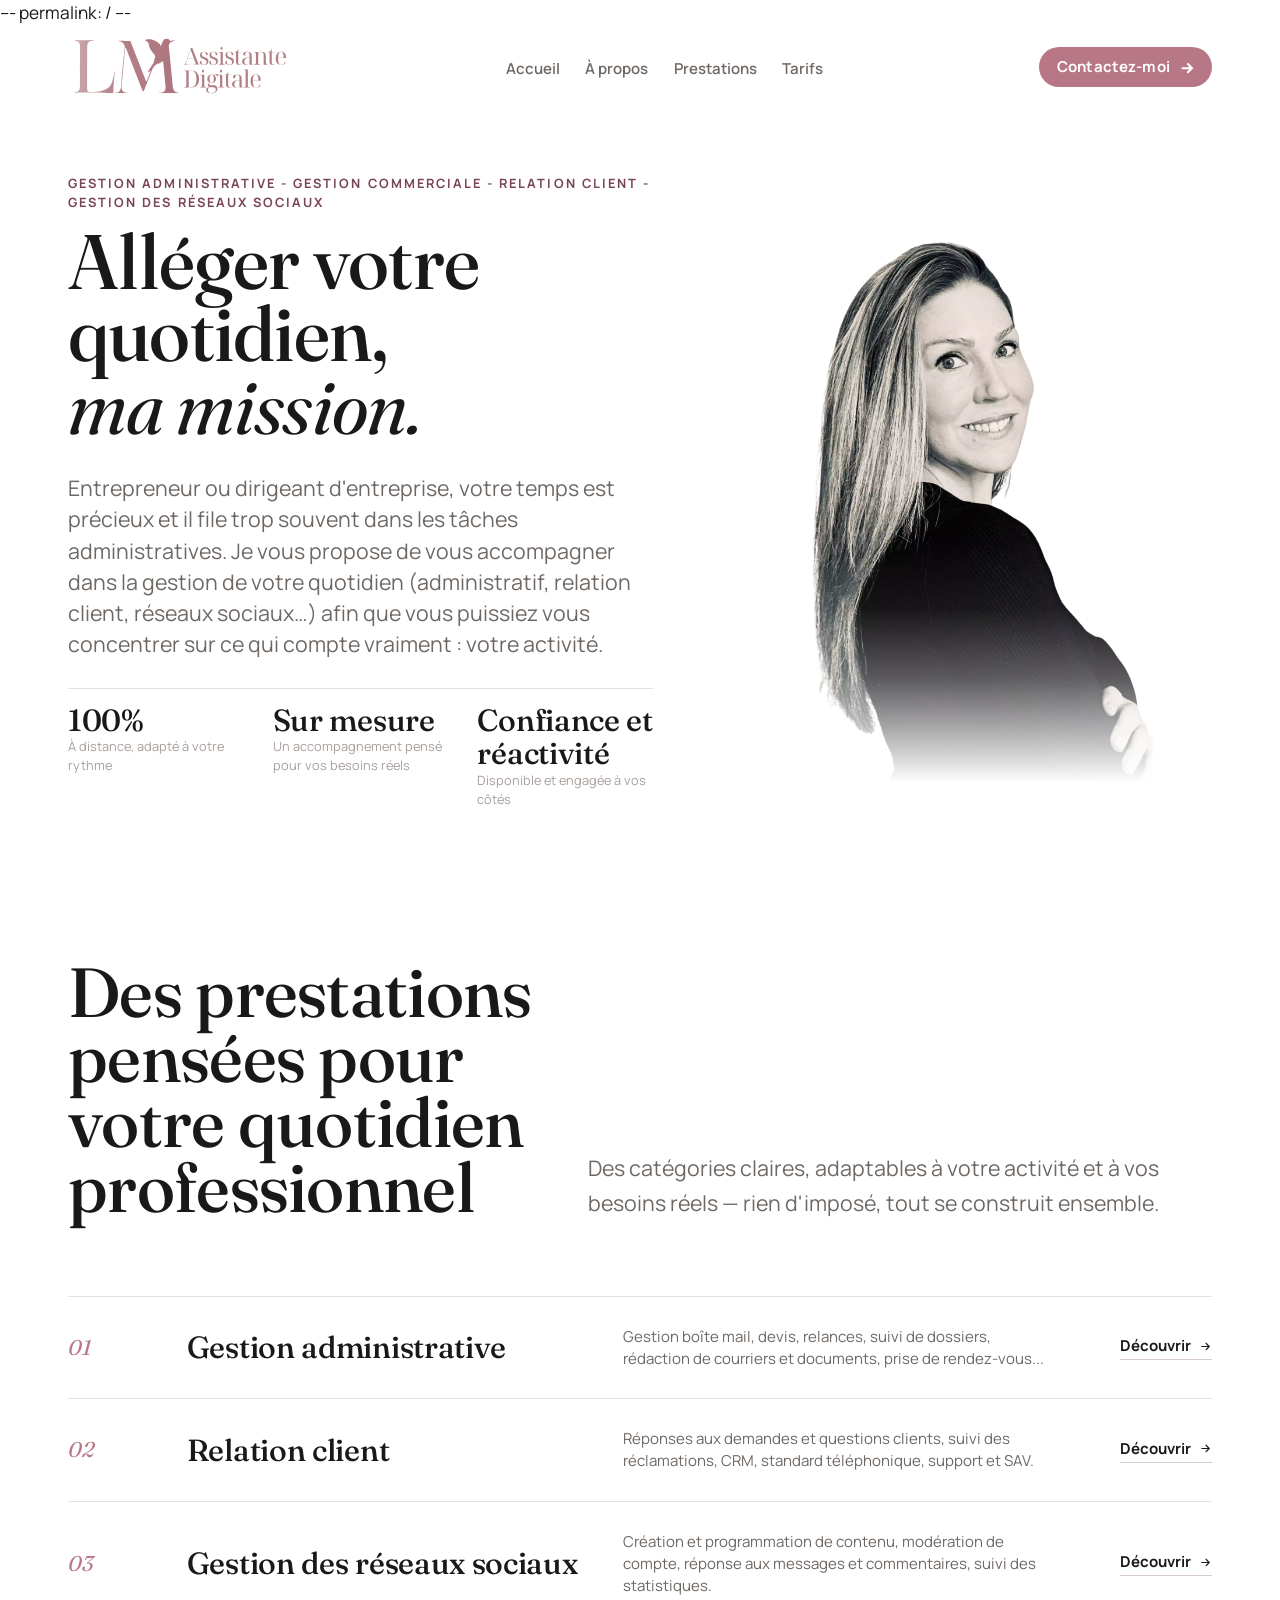
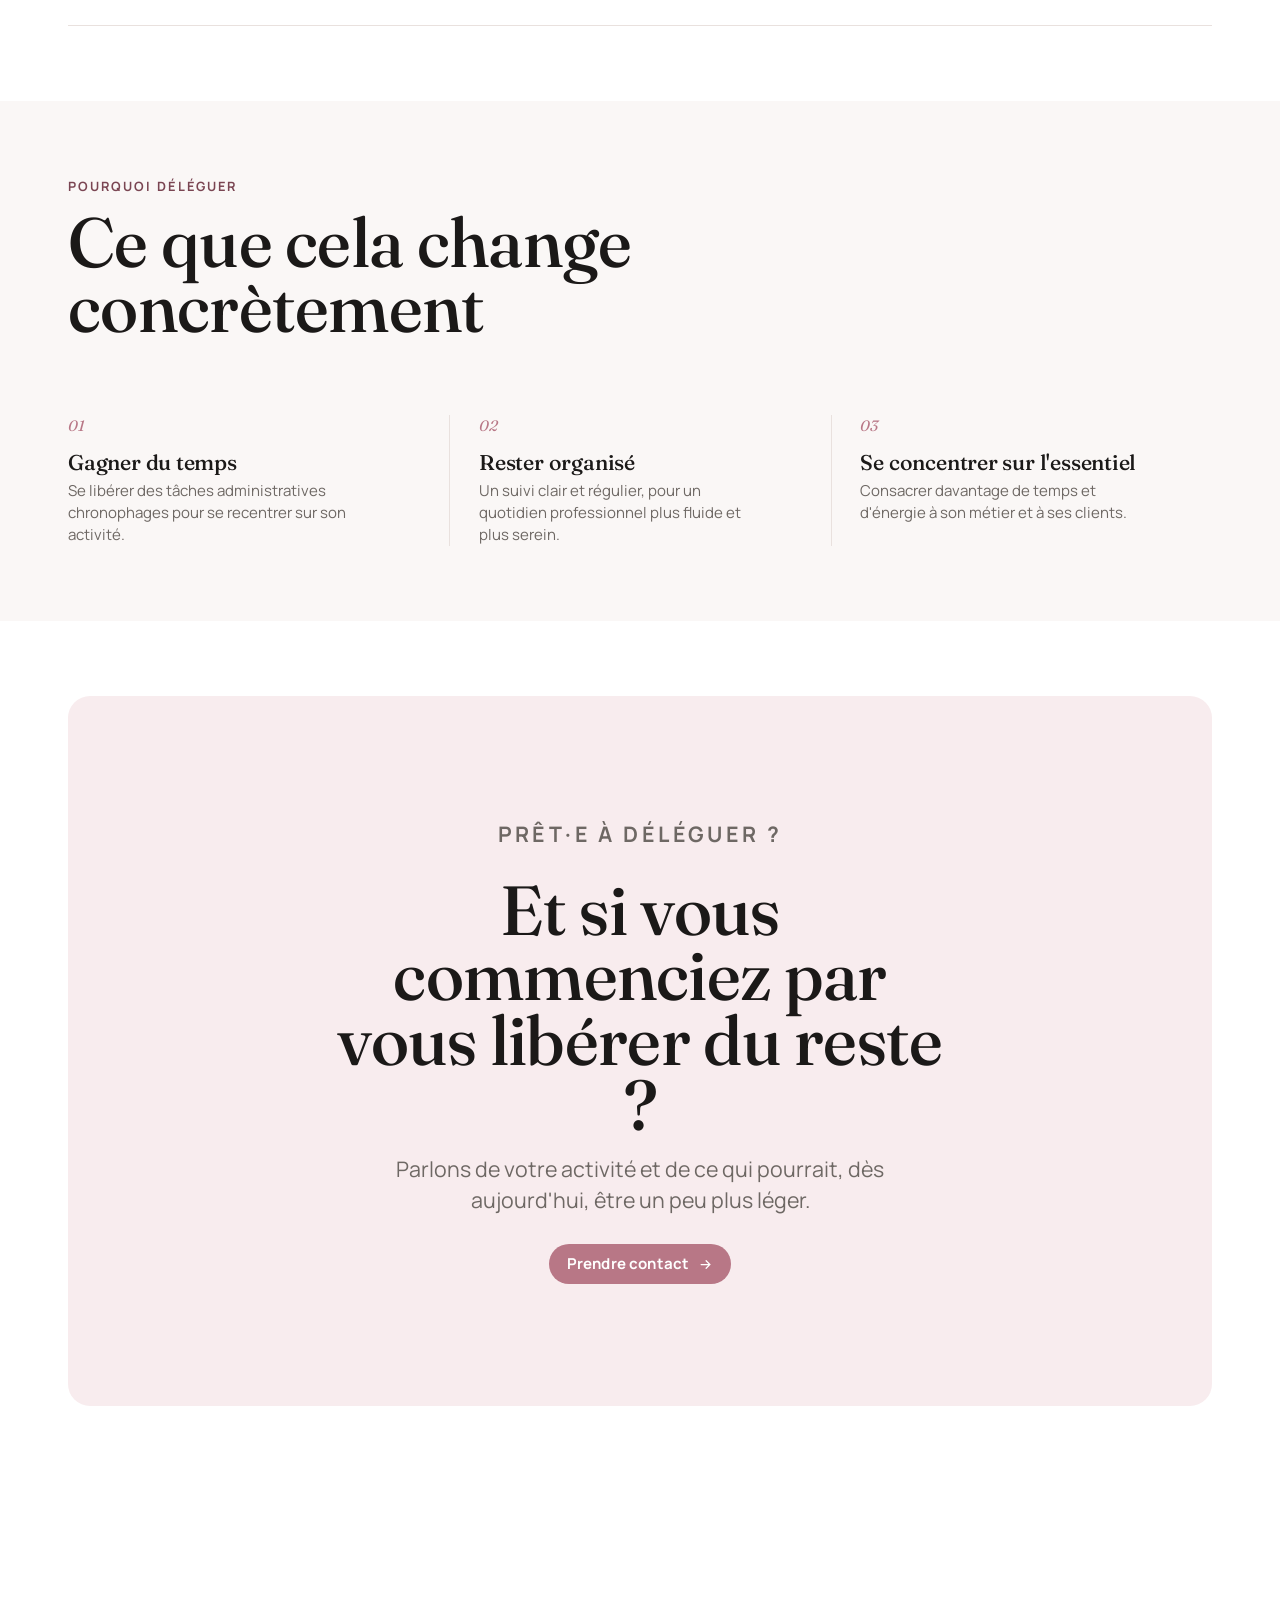
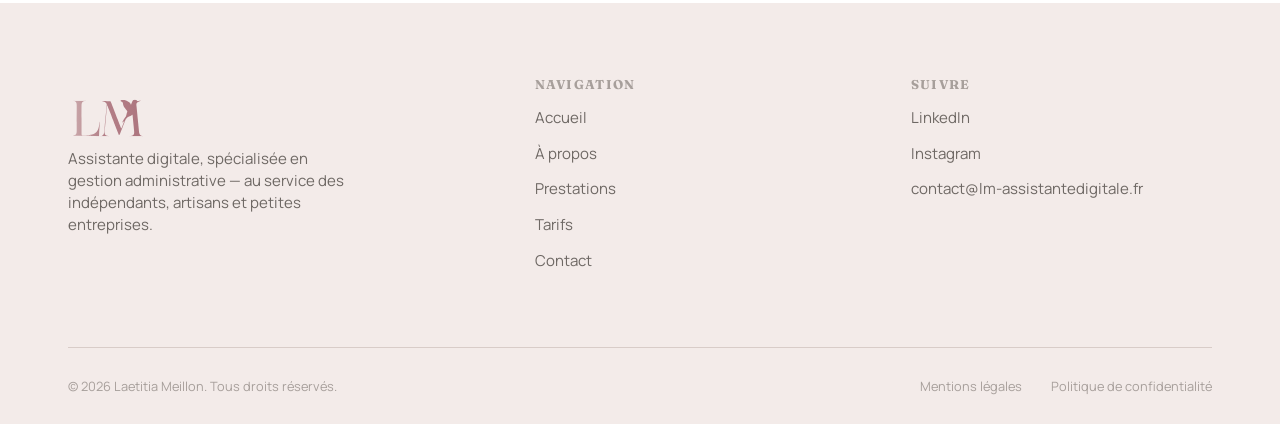
==== commit 43971367: "Add files via upload" ====
--- a/index.html
+++ b/index.html
@@ -58,7 +58,7 @@
     </nav>
     <div class="header-actions">
       <a href="/contact" class="btn btn--primary">
-        Échangeons
+        Contactez-moi
         <svg viewBox="0 0 22 22" fill="none" stroke="currentColor" stroke-width="3" stroke-linecap="round"><path d="M5 12h14M13 6l6 6-6 6"/></svg>
       </a>
       <button class="hamburger" aria-label="Ouvrir le menu" aria-expanded="false" aria-controls="mobile-menu">
@@ -76,8 +76,7 @@
     <li><a href="/tarifs">Tarifs</a></li>
   </ul>
   <div class="mobile-menu__footer">
-    <a href="/contact" class="btn btn--primary">Échangeons</a>
-    <span style="font-size:var(--fs-sm); color:var(--ink-soft);">contact@lm-assistantedigitale.fr</span>
+    <a href="/contact" class="btn btn--primary">Contactez-moi</a>
   </div>
 </nav>
 
